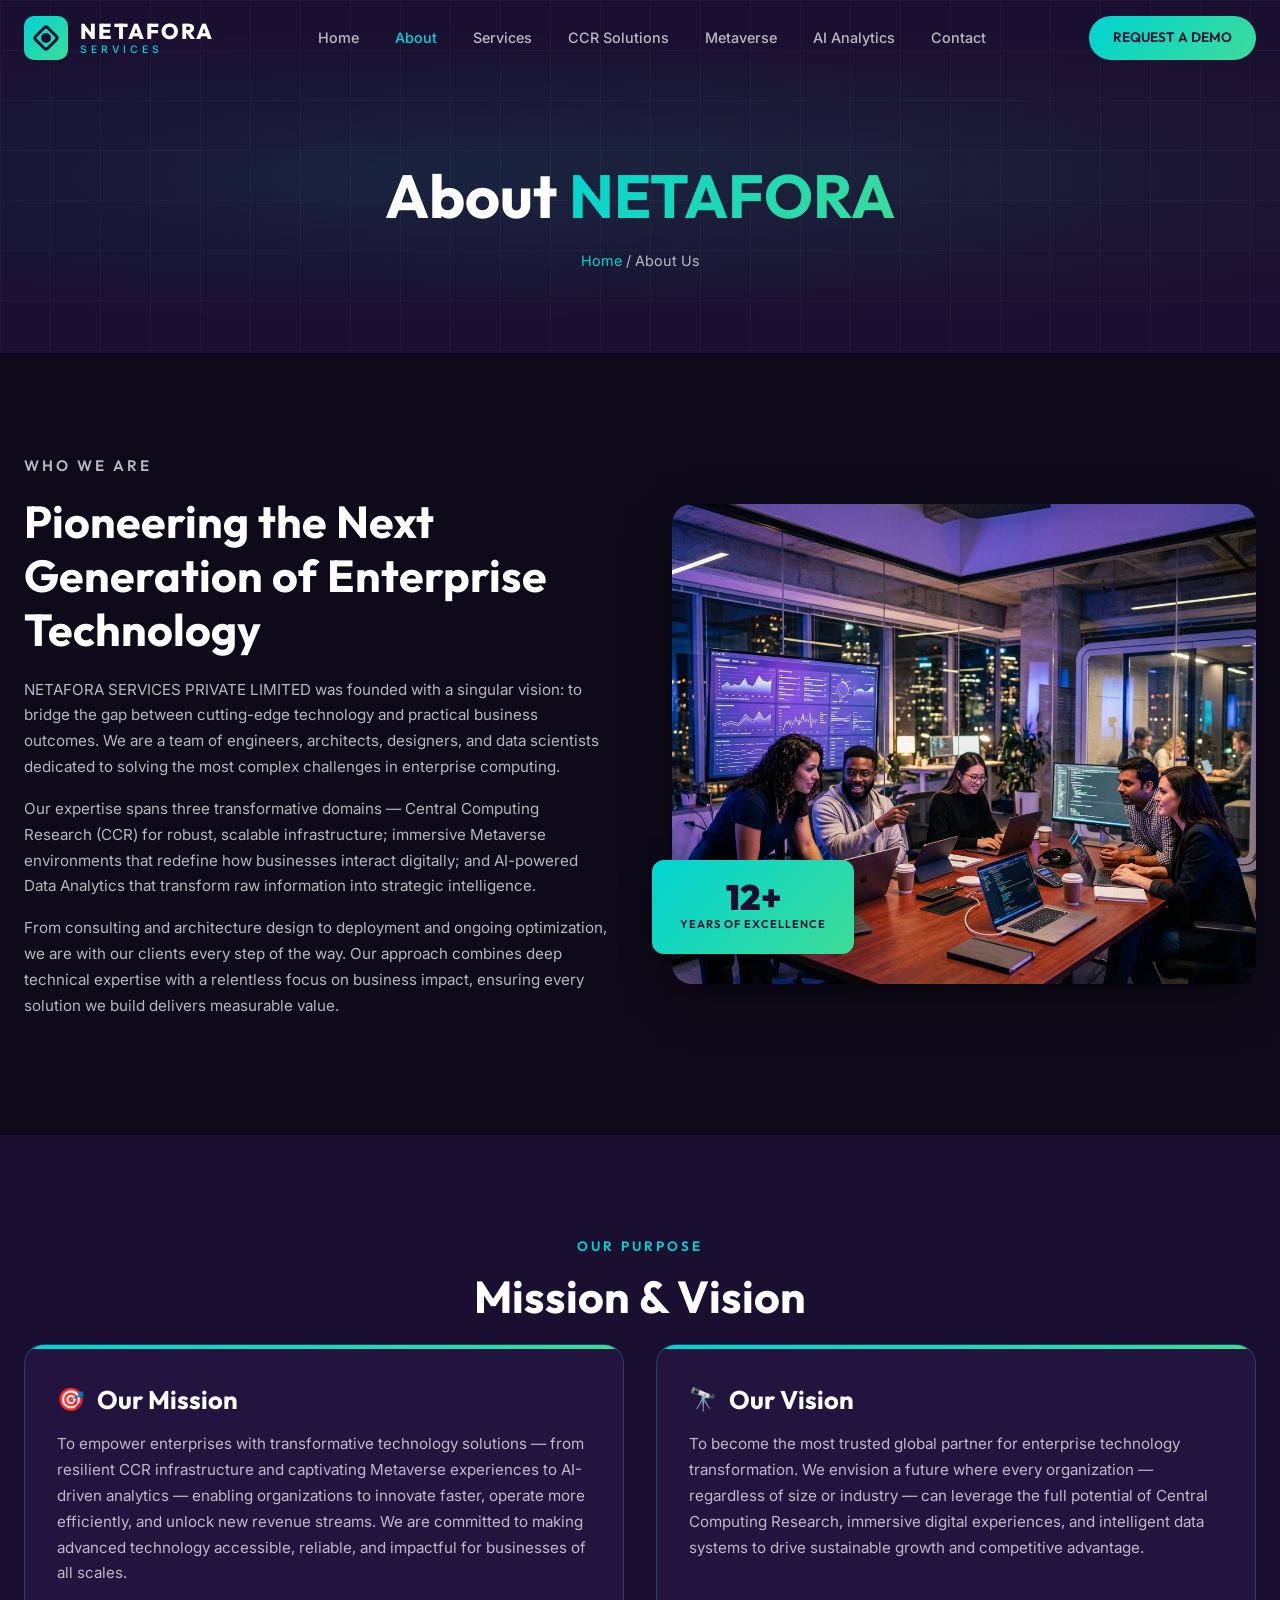
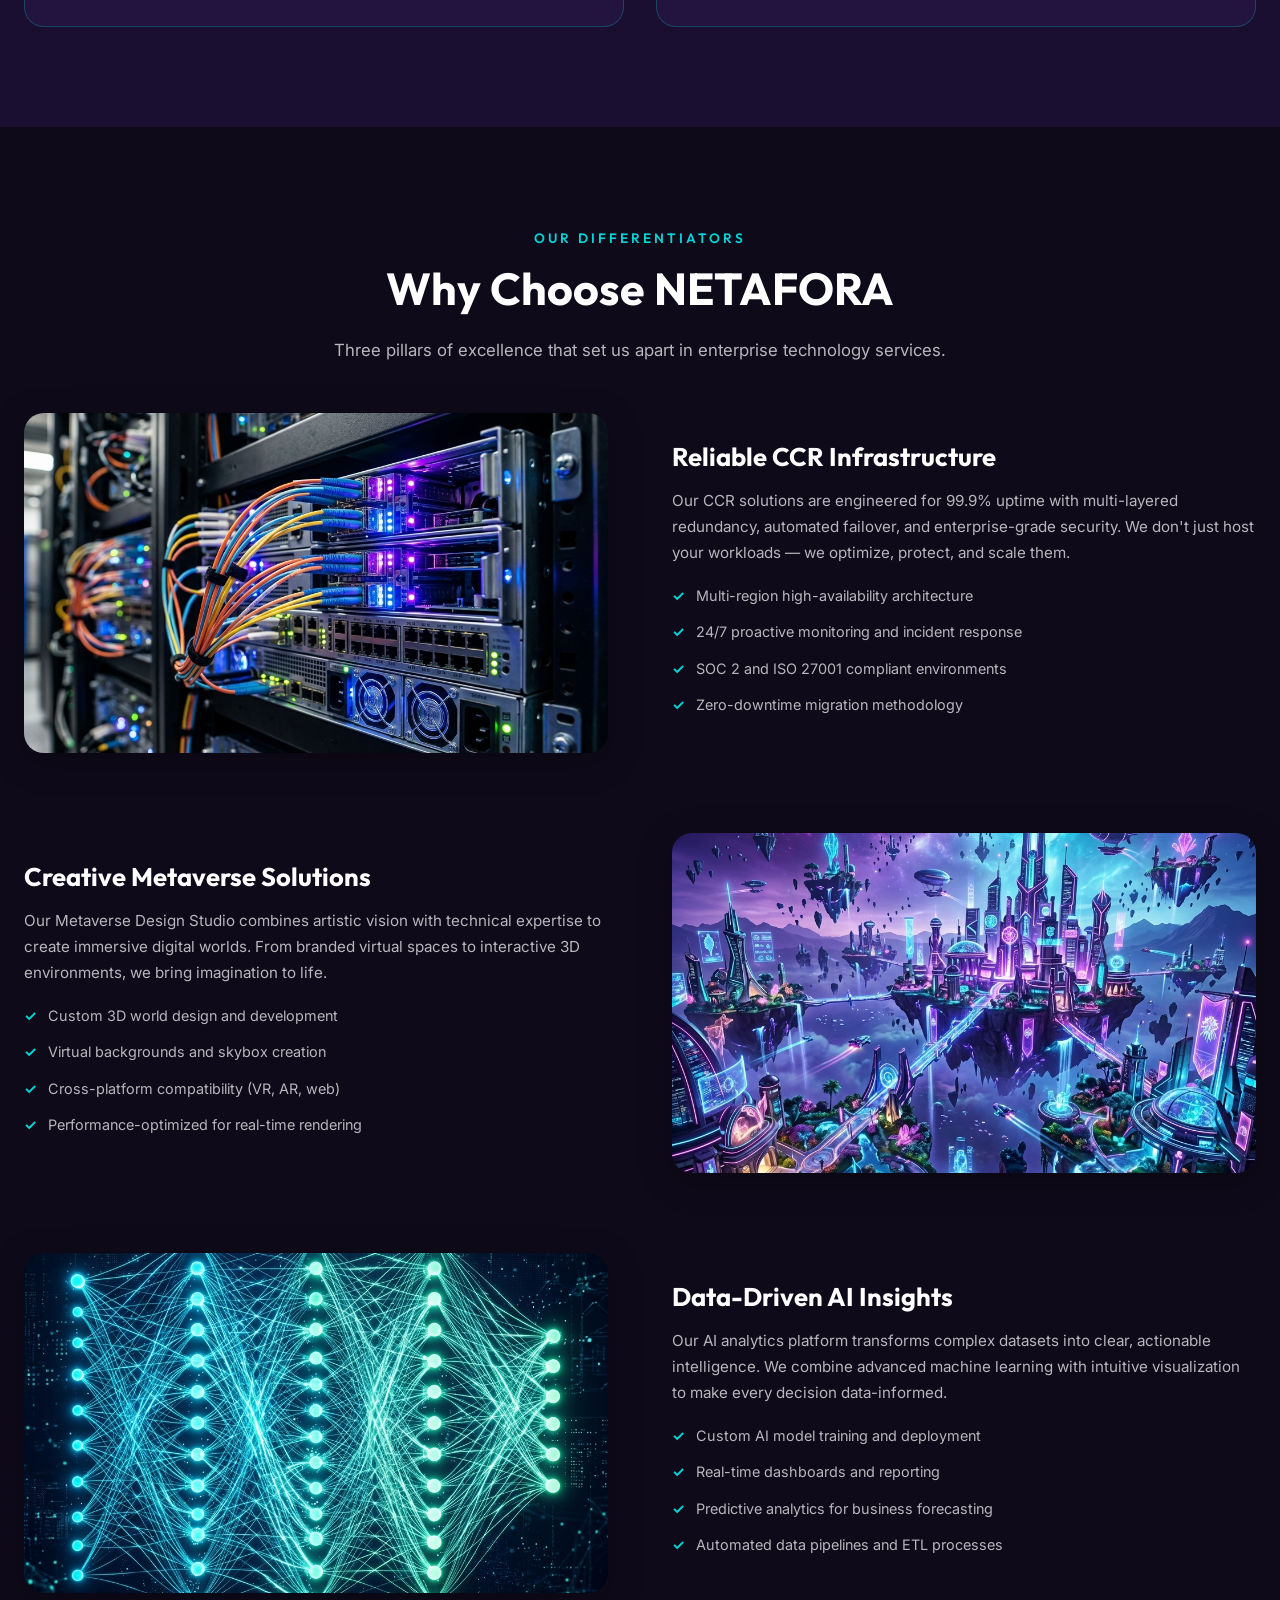
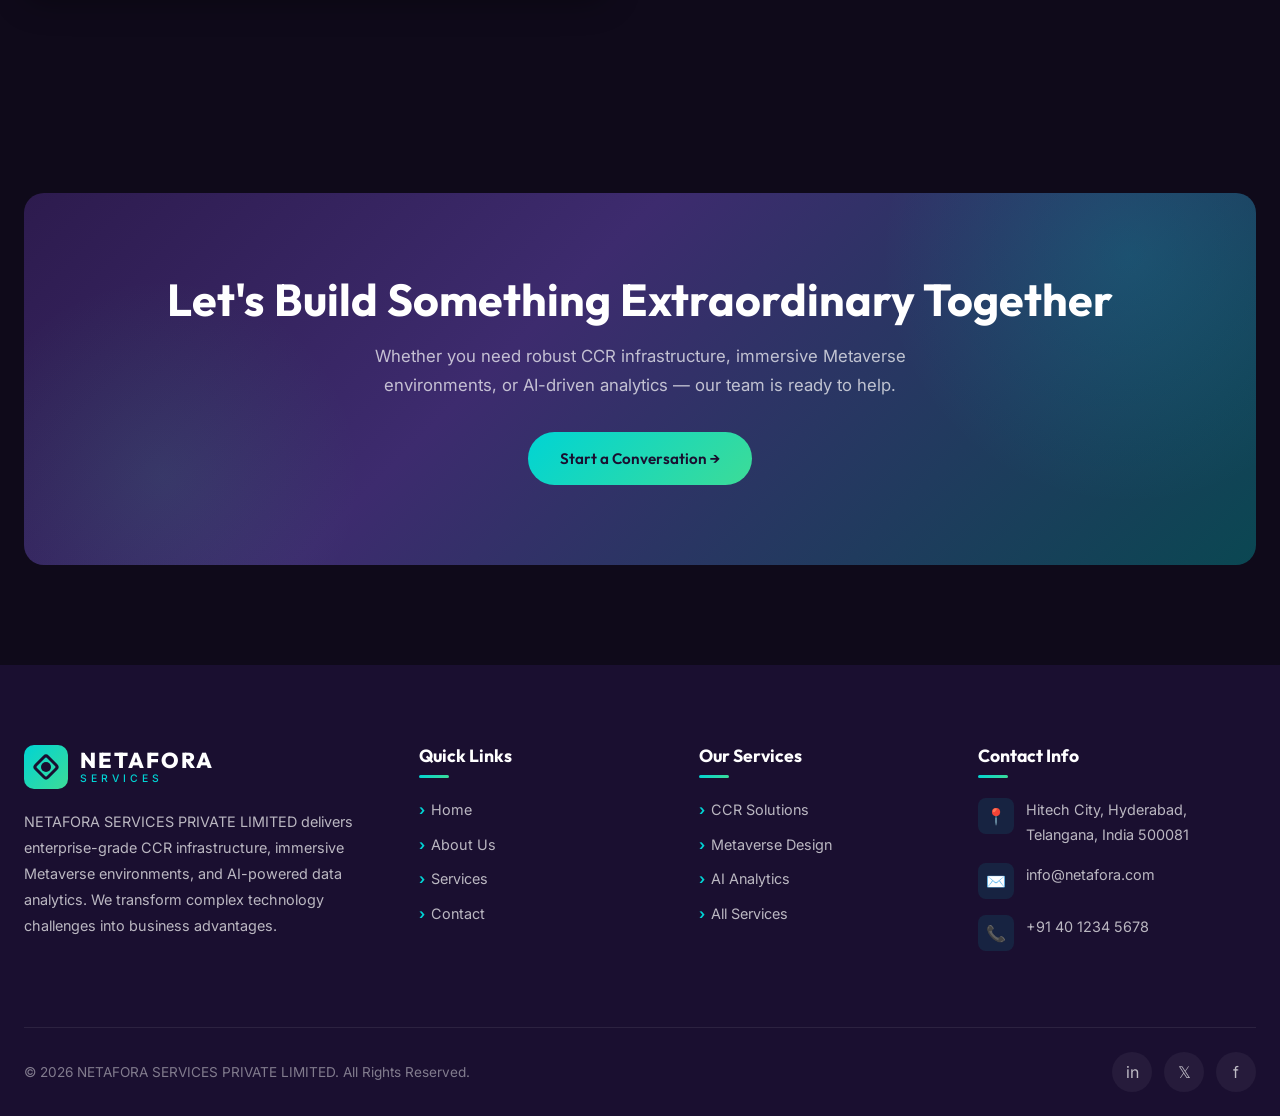
==== about.html @ 44c473fe "First commit" ====
<!DOCTYPE html>
<html lang="en">
<head>
  <meta charset="UTF-8">
  <meta name="viewport" content="width=device-width, initial-scale=1.0">
  <title>About Us — NETAFORA SERVICES PRIVATE LIMITED</title>
  <meta name="description" content="Learn about NETAFORA SERVICES PRIVATE LIMITED — our mission, vision, and expertise in CCR infrastructure, Metaverse design, and AI-powered Data Analytics.">
  <link rel="stylesheet" href="css/style.css">
</head>
<body>

  <!-- ========== HEADER ========== -->
  <header class="site-header" id="siteHeader">
    <div class="header-inner">
      <a href="index.html" class="logo">
        <div class="logo-icon" aria-hidden="true"></div>
        <div class="logo-text">
          <span class="brand">NETAFORA</span>
          <span class="tagline">SERVICES</span>
        </div>
      </a>
      <nav class="main-nav" id="mainNav">
        <a href="index.html">Home</a>
        <a href="about.html">About</a>
        <a href="services.html">Services</a>
        <a href="ccr.html">CCR Solutions</a>
        <a href="metaverse.html">Metaverse</a>
        <a href="data-analytics.html">AI Analytics</a>
        <a href="contact.html">Contact</a>
      </nav>
      <div class="header-cta">
        <a href="contact.html" class="btn btn-primary btn-sm">REQUEST A DEMO</a>
      </div>
      <button class="nav-toggle" id="navToggle" aria-label="Toggle navigation">
        <span></span><span></span><span></span>
      </button>
    </div>
  </header>

  <!-- ========== PAGE BANNER ========== -->
  <section class="page-banner">
    <div class="grid-pattern"></div>
    <div class="container">
      <h1 class="reveal">About <span class="text-gradient">NETAFORA</span></h1>
      <p class="breadcrumb reveal"><a href="index.html">Home</a> / About Us</p>
    </div>
  </section>

  <!-- ========== COMPANY STORY ========== -->
  <section class="section-pad">
    <div class="container">
      <div class="about-story">
        <div class="about-story-text reveal-left">
          <p class="section-label">Who We Are</p>
          <h2 class="section-title">Pioneering the Next Generation of Enterprise Technology</h2>
          <p>NETAFORA SERVICES PRIVATE LIMITED was founded with a singular vision: to bridge the gap between cutting-edge technology and practical business outcomes. We are a team of engineers, architects, designers, and data scientists dedicated to solving the most complex challenges in enterprise computing.</p>
          <p>Our expertise spans three transformative domains — Central Computing Research (CCR) for robust, scalable infrastructure; immersive Metaverse environments that redefine how businesses interact digitally; and AI-powered Data Analytics that transform raw information into strategic intelligence.</p>
          <p>From consulting and architecture design to deployment and ongoing optimization, we are with our clients every step of the way. Our approach combines deep technical expertise with a relentless focus on business impact, ensuring every solution we build delivers measurable value.</p>
        </div>
        <div class="about-story-image reveal-right">
          <img src="assets/images/about-team.png" alt="NETAFORA team working together in modern office">
          <div class="exp-badge">
            <div class="num">12+</div>
            <div class="label">Years of Excellence</div>
          </div>
        </div>
      </div>
    </div>
  </section>

  <!-- ========== MISSION & VISION ========== -->
  <section class="section-pad" style="background: var(--primary-dark);">
    <div class="container">
      <div class="section-header reveal">
        <p class="section-label">Our Purpose</p>
        <h2 class="section-title">Mission &amp; Vision</h2>
      </div>
      <div class="mv-cards">
        <div class="mv-card reveal-left">
          <h3><span class="mv-icon">🎯</span> Our Mission</h3>
          <p>To empower enterprises with transformative technology solutions — from resilient CCR infrastructure and captivating Metaverse experiences to AI-driven analytics — enabling organizations to innovate faster, operate more efficiently, and unlock new revenue streams. We are committed to making advanced technology accessible, reliable, and impactful for businesses of all scales.</p>
        </div>
        <div class="mv-card reveal-right">
          <h3><span class="mv-icon">🔭</span> Our Vision</h3>
          <p>To become the most trusted global partner for enterprise technology transformation. We envision a future where every organization — regardless of size or industry — can leverage the full potential of Central Computing Research, immersive digital experiences, and intelligent data systems to drive sustainable growth and competitive advantage.</p>
        </div>
      </div>
    </div>
  </section>

  <!-- ========== WHY CHOOSE US ========== -->
  <section class="section-pad" id="whyChooseUs">
    <div class="container">
      <div class="section-header reveal">
        <p class="section-label">Our Differentiators</p>
        <h2 class="section-title">Why Choose NETAFORA</h2>
        <p class="section-subtitle">Three pillars of excellence that set us apart in enterprise technology services.</p>
      </div>

      <!-- Row 1 -->
      <div class="why-row reveal">
        <img src="assets/images/ccr-infrastructure.png" alt="Enterprise CCR server infrastructure">
        <div class="why-text">
          <h3>Reliable CCR Infrastructure</h3>
          <p>Our CCR solutions are engineered for 99.9% uptime with multi-layered redundancy, automated failover, and enterprise-grade security. We don't just host your workloads — we optimize, protect, and scale them.</p>
          <ul>
            <li>Multi-region high-availability architecture</li>
            <li>24/7 proactive monitoring and incident response</li>
            <li>SOC 2 and ISO 27001 compliant environments</li>
            <li>Zero-downtime migration methodology</li>
          </ul>
        </div>
      </div>

      <!-- Row 2 -->
      <div class="why-row reverse reveal">
        <img src="assets/images/metaverse-world.png" alt="Creative metaverse virtual environment">
        <div class="why-text">
          <h3>Creative Metaverse Solutions</h3>
          <p>Our Metaverse Design Studio combines artistic vision with technical expertise to create immersive digital worlds. From branded virtual spaces to interactive 3D environments, we bring imagination to life.</p>
          <ul>
            <li>Custom 3D world design and development</li>
            <li>Virtual backgrounds and skybox creation</li>
            <li>Cross-platform compatibility (VR, AR, web)</li>
            <li>Performance-optimized for real-time rendering</li>
          </ul>
        </div>
      </div>

      <!-- Row 3 -->
      <div class="why-row reveal">
        <img src="assets/images/ai-neural.png" alt="AI data analytics neural network visualization">
        <div class="why-text">
          <h3>Data-Driven AI Insights</h3>
          <p>Our AI analytics platform transforms complex datasets into clear, actionable intelligence. We combine advanced machine learning with intuitive visualization to make every decision data-informed.</p>
          <ul>
            <li>Custom AI model training and deployment</li>
            <li>Real-time dashboards and reporting</li>
            <li>Predictive analytics for business forecasting</li>
            <li>Automated data pipelines and ETL processes</li>
          </ul>
        </div>
      </div>
    </div>
  </section>

  <!-- ========== CTA BANNER ========== -->
  <section class="cta-banner section-pad">
    <div class="container">
      <div class="cta-banner-inner reveal">
        <h2>Let's Build Something Extraordinary Together</h2>
        <p>Whether you need robust CCR infrastructure, immersive Metaverse environments, or AI-driven analytics — our team is ready to help.</p>
        <a href="contact.html" class="btn btn-primary">Start a Conversation →</a>
      </div>
    </div>
  </section>

  <!-- ========== FOOTER ========== -->
  <footer class="site-footer" id="siteFooter">
    <div class="container">
      <div class="footer-grid">
        <div class="footer-col">
          <div class="logo" style="margin-bottom: 20px;">
            <div class="logo-icon" aria-hidden="true"></div>
            <div class="logo-text">
              <span class="brand">NETAFORA</span>
              <span class="tagline">SERVICES</span>
            </div>
          </div>
          <p>NETAFORA SERVICES PRIVATE LIMITED delivers enterprise-grade CCR infrastructure, immersive Metaverse environments, and AI-powered data analytics. We transform complex technology challenges into business advantages.</p>
        </div>
        <div class="footer-col">
          <h4>Quick Links</h4>
          <div class="footer-links">
            <a href="index.html">Home</a>
            <a href="about.html">About Us</a>
            <a href="services.html">Services</a>
            <a href="contact.html">Contact</a>
          </div>
        </div>
        <div class="footer-col">
          <h4>Our Services</h4>
          <div class="footer-links">
            <a href="ccr.html">CCR Solutions</a>
            <a href="metaverse.html">Metaverse Design</a>
            <a href="data-analytics.html">AI Analytics</a>
            <a href="services.html">All Services</a>
          </div>
        </div>
        <div class="footer-col">
          <h4>Contact Info</h4>
          <div class="footer-contact-item">
            <div class="fc-icon">📍</div>
            <div>Hitech City, Hyderabad,<br>Telangana, India 500081</div>
          </div>
          <div class="footer-contact-item">
            <div class="fc-icon">✉️</div>
            <div>info@netafora.com</div>
          </div>
          <div class="footer-contact-item">
            <div class="fc-icon">📞</div>
            <div>+91 40 1234 5678</div>
          </div>
        </div>
      </div>
      <div class="footer-bottom">
        <p>&copy; 2026 NETAFORA SERVICES PRIVATE LIMITED. All Rights Reserved.</p>
        <div class="footer-socials">
          <a href="#" aria-label="LinkedIn">in</a>
          <a href="#" aria-label="Twitter">𝕏</a>
          <a href="#" aria-label="Facebook">f</a>
        </div>
      </div>
    </div>
  </footer>

  <script src="js/script.js"></script>
</body>
</html>
---- css/style.css ----
/* ============================================================
   NETAFORA SERVICES PRIVATE LIMITED — Master Stylesheet
   Design System: Deep Indigo/Violet + Electric Cyan/Mint
   ============================================================ */

/* ---------- Google Fonts ---------- */
@import url('https://fonts.googleapis.com/css2?family=Inter:wght@300;400;500;600;700&family=Outfit:wght@400;500;600;700;800;900&display=swap');

/* ---------- CSS Reset ---------- */
*, *::before, *::after { margin: 0; padding: 0; box-sizing: border-box; }
html { scroll-behavior: smooth; }
body { font-family: 'Inter', sans-serif; background: var(--bg); color: var(--text); line-height: 1.7; overflow-x: hidden; }
a { text-decoration: none; color: inherit; }
ul, ol { list-style: none; }
img { max-width: 100%; height: auto; display: block; }
button, input, textarea, select { font-family: inherit; font-size: inherit; }

/* ---------- Design Tokens ---------- */
:root {
  --primary: #2D1B4E;
  --primary-light: #3D2B6E;
  --primary-dark: #1A0F30;
  --primary-mid: #352060;
  --accent: #00D4D4;
  --accent-alt: #3DDC97;
  --gradient: linear-gradient(135deg, #00D4D4, #3DDC97);
  --gradient-diag: linear-gradient(135deg, #2D1B4E 50%, #00D4D4 50%);
  --gradient-hero: linear-gradient(135deg, rgba(45,27,78,0.92), rgba(26,15,48,0.85));
  --bg: #0F0A1A;
  --bg-card: rgba(45,27,78,0.55);
  --bg-card-solid: #251545;
  --text: #FFFFFF;
  --text-secondary: rgba(255,255,255,0.7);
  --text-muted: rgba(255,255,255,0.45);
  --border: rgba(0,212,212,0.25);
  --border-strong: rgba(0,212,212,0.5);
  --shadow: 0 8px 32px rgba(0,0,0,0.35);
  --shadow-lg: 0 16px 48px rgba(0,0,0,0.45);
  --radius: 12px;
  --radius-lg: 20px;
  --radius-pill: 50px;
  --transition: 0.35s cubic-bezier(0.4, 0, 0.2, 1);
  --max-width: 1280px;
}

/* ---------- Utility ---------- */
.container { max-width: var(--max-width); margin: 0 auto; padding: 0 24px; }
.section-pad { padding: 100px 0; }
.text-gradient { background: var(--gradient); -webkit-background-clip: text; -webkit-text-fill-color: transparent; background-clip: text; }
.sr-only { position: absolute; width: 1px; height: 1px; padding: 0; margin: -1px; overflow: hidden; clip: rect(0,0,0,0); border: 0; }

/* ---------- Typography ---------- */
h1, h2, h3, h4, h5, h6 { font-family: 'Outfit', sans-serif; font-weight: 700; line-height: 1.2; }
h1 { font-size: clamp(2.2rem, 5vw, 3.8rem); }
h2 { font-size: clamp(1.8rem, 4vw, 2.8rem); }
h3 { font-size: clamp(1.2rem, 2.5vw, 1.6rem); }
.section-label { font-family: 'Outfit', sans-serif; font-size: 0.85rem; font-weight: 600; letter-spacing: 3px; text-transform: uppercase; color: var(--accent); margin-bottom: 12px; }
.section-title { margin-bottom: 20px; }
.section-subtitle { color: var(--text-secondary); max-width: 620px; margin-bottom: 48px; font-size: 1.05rem; }
.section-header { text-align: center; }
.section-header .section-subtitle { margin-left: auto; margin-right: auto; }

/* ---------- Buttons ---------- */
.btn { display: inline-flex; align-items: center; gap: 8px; padding: 14px 32px; border-radius: var(--radius-pill); font-family: 'Outfit', sans-serif; font-weight: 600; font-size: 0.95rem; border: none; cursor: pointer; transition: var(--transition); position: relative; overflow: hidden; }
.btn-primary { background: var(--gradient); color: var(--primary-dark); }
.btn-primary:hover { transform: translateY(-2px); box-shadow: 0 8px 24px rgba(0,212,212,0.35); }
.btn-outline { background: transparent; color: var(--accent); border: 2px solid var(--accent); }
.btn-outline:hover { background: var(--accent); color: var(--primary-dark); transform: translateY(-2px); }
.btn-white { background: #fff; color: var(--primary); }
.btn-white:hover { transform: translateY(-2px); box-shadow: 0 8px 24px rgba(255,255,255,0.2); }
.btn-sm { padding: 10px 24px; font-size: 0.85rem; }
.btn-icon { width: 48px; height: 48px; padding: 0; display: inline-flex; align-items: center; justify-content: center; border-radius: 50%; }

/* ---------- Header / Navigation ---------- */
.site-header { position: fixed; top: 0; left: 0; width: 100%; z-index: 1000; padding: 16px 0; transition: var(--transition); }
.site-header.scrolled { background: rgba(15,10,26,0.95); backdrop-filter: blur(20px); -webkit-backdrop-filter: blur(20px); padding: 10px 0; box-shadow: 0 4px 30px rgba(0,0,0,0.3); }
.header-inner { display: flex; align-items: center; justify-content: space-between; max-width: var(--max-width); margin: 0 auto; padding: 0 24px; }
.logo { display: flex; align-items: center; gap: 12px; }
.logo-icon { width: 44px; height: 44px; background: var(--gradient); border-radius: 10px; display: flex; align-items: center; justify-content: center; position: relative; }
.logo-icon::before { content: ''; position: absolute; width: 20px; height: 20px; border: 3px solid var(--primary-dark); border-radius: 4px; transform: rotate(45deg); }
.logo-icon::after { content: ''; position: absolute; width: 10px; height: 10px; background: var(--primary-dark); border-radius: 50%; }
.logo-text { display: flex; flex-direction: column; line-height: 1; }
.logo-text .brand { font-family: 'Outfit', sans-serif; font-weight: 800; font-size: 1.35rem; letter-spacing: 2px; color: #fff; }
.logo-text .tagline { font-size: 0.65rem; letter-spacing: 4px; text-transform: uppercase; color: var(--accent); font-weight: 500; margin-top: 2px; }

.main-nav { display: flex; align-items: center; gap: 4px; }
.main-nav a { padding: 8px 16px; font-size: 0.9rem; font-weight: 500; color: var(--text-secondary); transition: var(--transition); border-radius: 8px; white-space: nowrap; }
.main-nav a:hover, .main-nav a.active { color: var(--accent); }

.header-cta .btn { font-size: 0.85rem; padding: 10px 24px; }

/* Mobile nav toggle */
.nav-toggle { display: none; flex-direction: column; gap: 5px; cursor: pointer; padding: 8px; background: none; border: none; }
.nav-toggle span { display: block; width: 24px; height: 2px; background: #fff; transition: var(--transition); border-radius: 2px; }
.nav-toggle.active span:nth-child(1) { transform: rotate(45deg) translate(5px, 5px); }
.nav-toggle.active span:nth-child(2) { opacity: 0; }
.nav-toggle.active span:nth-child(3) { transform: rotate(-45deg) translate(5px, -5px); }

/* ---------- Footer ---------- */
.site-footer { background: var(--primary-dark); padding: 80px 0 0; }
.footer-grid { display: grid; grid-template-columns: 1.5fr 1fr 1fr 1.2fr; gap: 48px; padding-bottom: 60px; border-bottom: 1px solid rgba(255,255,255,0.08); }
.footer-col h4 { font-family: 'Outfit', sans-serif; font-size: 1.1rem; margin-bottom: 20px; position: relative; padding-bottom: 12px; }
.footer-col h4::after { content: ''; position: absolute; bottom: 0; left: 0; width: 30px; height: 3px; background: var(--gradient); border-radius: 2px; }
.footer-col p { color: var(--text-secondary); font-size: 0.9rem; line-height: 1.8; }
.footer-col .footer-links { display: flex; flex-direction: column; gap: 10px; }
.footer-col .footer-links a { color: var(--text-secondary); font-size: 0.9rem; transition: var(--transition); display: flex; align-items: center; gap: 6px; }
.footer-col .footer-links a:hover { color: var(--accent); transform: translateX(4px); }
.footer-col .footer-links a::before { content: '›'; color: var(--accent); font-weight: 700; }
.footer-contact-item { display: flex; align-items: flex-start; gap: 12px; margin-bottom: 16px; color: var(--text-secondary); font-size: 0.9rem; }
.footer-contact-item .fc-icon { width: 36px; height: 36px; min-width: 36px; background: rgba(0,212,212,0.1); border-radius: 8px; display: flex; align-items: center; justify-content: center; color: var(--accent); font-size: 1rem; }
.footer-bottom { display: flex; align-items: center; justify-content: space-between; padding: 24px 0; }
.footer-bottom p { color: var(--text-muted); font-size: 0.85rem; }
.footer-socials { display: flex; gap: 12px; }
.footer-socials a { width: 40px; height: 40px; border-radius: 50%; background: rgba(255,255,255,0.05); display: flex; align-items: center; justify-content: center; color: var(--text-secondary); transition: var(--transition); }
.footer-socials a:hover { background: var(--accent); color: var(--primary-dark); }

/* ---------- Page Banner ---------- */
.page-banner { position: relative; padding: 160px 0 80px; text-align: center; background: var(--primary-dark); overflow: hidden; }
.page-banner::before { content: ''; position: absolute; inset: 0; background: radial-gradient(ellipse at 30% 50%, rgba(0,212,212,0.08) 0%, transparent 60%), radial-gradient(ellipse at 70% 50%, rgba(61,220,151,0.06) 0%, transparent 60%); }
.page-banner .grid-pattern { position: absolute; inset: 0; background-image: linear-gradient(rgba(255,255,255,0.03) 1px, transparent 1px), linear-gradient(90deg, rgba(255,255,255,0.03) 1px, transparent 1px); background-size: 50px 50px; }
.page-banner h1 { position: relative; z-index: 1; }
.page-banner .breadcrumb { position: relative; z-index: 1; margin-top: 16px; color: var(--text-secondary); font-size: 0.9rem; }
.page-banner .breadcrumb a { color: var(--accent); }

/* ============================================================
   HOME PAGE — Hero Carousel
   ============================================================ */
.hero-carousel { position: relative; height: 100vh; min-height: 600px; overflow: hidden; }
.carousel-slides { position: relative; height: 100%; }
.carousel-slide { position: absolute; inset: 0; opacity: 0; transition: opacity 0.8s ease; display: flex; align-items: center; }
.carousel-slide.active { opacity: 1; z-index: 1; }
.carousel-slide .slide-bg { position: absolute; inset: 0; background-size: cover; background-position: center; }
.carousel-slide .slide-overlay { position: absolute; inset: 0; background: linear-gradient(135deg, rgba(15,10,26,0.88) 0%, rgba(45,27,78,0.75) 100%); }
.carousel-slide .slide-content { position: relative; z-index: 2; max-width: var(--max-width); margin: 0 auto; padding: 0 24px; }
.carousel-slide .slide-content h1 { font-size: clamp(2.4rem, 5.5vw, 4rem); margin-bottom: 20px; max-width: 700px; }
.carousel-slide .slide-content p { color: var(--text-secondary); font-size: 1.15rem; max-width: 560px; margin-bottom: 32px; line-height: 1.8; }

.carousel-arrows { position: absolute; top: 50%; left: 0; right: 0; z-index: 10; display: flex; justify-content: space-between; padding: 0 24px; transform: translateY(-50%); pointer-events: none; }
.carousel-arrow { width: 52px; height: 52px; border-radius: 50%; background: rgba(255,255,255,0.1); backdrop-filter: blur(10px); border: 1px solid rgba(255,255,255,0.15); display: flex; align-items: center; justify-content: center; cursor: pointer; transition: var(--transition); pointer-events: all; color: #fff; font-size: 1.2rem; }
.carousel-arrow:hover { background: var(--accent); color: var(--primary-dark); border-color: var(--accent); }

.carousel-dots { position: absolute; bottom: 120px; left: 50%; transform: translateX(-50%); z-index: 10; display: flex; gap: 12px; }
.carousel-dot { width: 12px; height: 12px; border-radius: 50%; background: rgba(255,255,255,0.25); cursor: pointer; transition: var(--transition); border: none; }
.carousel-dot.active { background: var(--accent); width: 36px; border-radius: 6px; }

/* ---------- Stats Strip ---------- */
.stats-strip { position: relative; z-index: 20; margin-top: -60px; }
.stats-strip-inner { background: rgba(45,27,78,0.85); backdrop-filter: blur(20px); -webkit-backdrop-filter: blur(20px); border: 1px solid var(--border); border-radius: var(--radius-lg); padding: 40px 48px; display: grid; grid-template-columns: repeat(4, 1fr); gap: 32px; box-shadow: var(--shadow-lg); }
.stat-item { text-align: center; }
.stat-number { font-family: 'Outfit', sans-serif; font-size: 2.4rem; font-weight: 800; background: var(--gradient); -webkit-background-clip: text; -webkit-text-fill-color: transparent; background-clip: text; }
.stat-label { color: var(--text-secondary); font-size: 0.85rem; margin-top: 4px; }

/* ---------- Core Solutions Section ---------- */
.core-solutions { background: var(--bg); }
.solutions-grid { display: grid; grid-template-columns: repeat(3, 1fr); gap: 32px; }
.solution-card { background: var(--bg-card); backdrop-filter: blur(10px); border: 1px solid var(--border); border-radius: var(--radius-lg); padding: 40px 32px; transition: var(--transition); position: relative; overflow: hidden; }
.solution-card::before { content: ''; position: absolute; top: 0; left: 0; right: 0; height: 3px; background: var(--gradient); opacity: 0; transition: var(--transition); }
.solution-card:hover { transform: translateY(-8px); box-shadow: var(--shadow-lg); border-color: var(--border-strong); }
.solution-card:hover::before { opacity: 1; }
.solution-card .card-icon { width: 64px; height: 64px; background: rgba(0,212,212,0.1); border-radius: 14px; display: flex; align-items: center; justify-content: center; margin-bottom: 24px; font-size: 1.6rem; color: var(--accent); }
.solution-card h3 { margin-bottom: 12px; }
.solution-card p { color: var(--text-secondary); font-size: 0.95rem; margin-bottom: 20px; }
.solution-card .card-link { display: inline-flex; align-items: center; gap: 8px; color: var(--accent); font-weight: 600; font-size: 0.9rem; transition: var(--transition); }
.solution-card .card-link:hover { gap: 14px; }

/* ---------- About Snapshot ---------- */
.about-snapshot .snapshot-grid { display: grid; grid-template-columns: 1fr 1fr; gap: 64px; align-items: center; }
.about-image-grid { position: relative; }
.about-image-grid .img-main { border-radius: var(--radius-lg); overflow: hidden; box-shadow: var(--shadow-lg); }
.about-image-grid .img-main img { width: 100%; height: 400px; object-fit: cover; }
.about-image-grid .img-secondary { position: absolute; bottom: -30px; right: -20px; width: 200px; height: 200px; border-radius: var(--radius); overflow: hidden; border: 4px solid var(--bg); box-shadow: var(--shadow); }
.about-image-grid .img-secondary img { width: 100%; height: 100%; object-fit: cover; }
.about-image-grid .floating-badge { position: absolute; top: -20px; right: 30px; background: var(--gradient); color: var(--primary-dark); padding: 16px 24px; border-radius: var(--radius); font-family: 'Outfit', sans-serif; font-weight: 800; font-size: 1.4rem; box-shadow: var(--shadow); }
.about-image-grid .floating-badge span { display: block; font-size: 0.7rem; font-weight: 600; letter-spacing: 1px; text-transform: uppercase; }
.snapshot-text h2 { margin-bottom: 12px; }
.snapshot-text .sub { color: var(--accent); font-weight: 600; margin-bottom: 20px; font-size: 1rem; }
.snapshot-text p { color: var(--text-secondary); margin-bottom: 28px; }

/* ---------- Process Timeline ---------- */
.process-section { background: var(--primary-dark); position: relative; overflow: hidden; }
.process-section::before { content: ''; position: absolute; inset: 0; background: radial-gradient(circle at 20% 80%, rgba(0,212,212,0.06), transparent 50%); }
.process-timeline { display: flex; align-items: flex-start; justify-content: space-between; position: relative; padding: 40px 0; }
.process-timeline::before { content: ''; position: absolute; top: 60px; left: 80px; right: 80px; height: 3px; background: repeating-linear-gradient(90deg, var(--accent) 0, var(--accent) 12px, transparent 12px, transparent 24px); opacity: 0.4; }
.process-step { text-align: center; flex: 1; position: relative; z-index: 1; }
.process-step .step-icon { width: 72px; height: 72px; border-radius: 50%; background: rgba(0,212,212,0.1); border: 2px solid var(--accent); display: flex; align-items: center; justify-content: center; margin: 0 auto 20px; font-size: 1.5rem; color: var(--accent); transition: var(--transition); }
.process-step:hover .step-icon { background: var(--accent); color: var(--primary-dark); transform: scale(1.1); }
.process-step h4 { margin-bottom: 8px; font-size: 1.1rem; }
.process-step p { color: var(--text-secondary); font-size: 0.85rem; max-width: 180px; margin: 0 auto; }

/* ---------- Capabilities Grid ---------- */
.capabilities-grid { display: grid; grid-template-columns: repeat(3, 1fr); gap: 24px; margin-bottom: 48px; }
.capability-item { background: var(--bg-card); border: 1px solid rgba(255,255,255,0.06); border-radius: var(--radius); padding: 28px 24px; display: flex; align-items: flex-start; gap: 16px; transition: var(--transition); }
.capability-item:hover { border-color: var(--border); transform: translateY(-4px); }
.capability-item .cap-icon { width: 44px; height: 44px; min-width: 44px; background: rgba(0,212,212,0.1); border-radius: 10px; display: flex; align-items: center; justify-content: center; color: var(--accent); font-size: 1.1rem; }
.capability-item h4 { font-size: 0.95rem; margin-bottom: 4px; }
.capability-item p { color: var(--text-secondary); font-size: 0.82rem; }

/* ---------- CTA Banner ---------- */
.cta-banner { position: relative; overflow: hidden; }
.cta-banner-inner { background: linear-gradient(135deg, var(--primary) 0%, var(--primary-light) 40%, rgba(0,212,212,0.3) 100%); border-radius: var(--radius-lg); padding: 80px 64px; text-align: center; position: relative; overflow: hidden; }
.cta-banner-inner::before { content: ''; position: absolute; top: -50%; right: -10%; width: 500px; height: 500px; background: radial-gradient(circle, rgba(0,212,212,0.15), transparent 70%); border-radius: 50%; }
.cta-banner-inner::after { content: ''; position: absolute; bottom: -30%; left: -5%; width: 400px; height: 400px; background: radial-gradient(circle, rgba(61,220,151,0.1), transparent 70%); border-radius: 50%; }
.cta-banner-inner h2 { position: relative; z-index: 1; margin-bottom: 16px; }
.cta-banner-inner p { position: relative; z-index: 1; color: var(--text-secondary); max-width: 560px; margin: 0 auto 32px; font-size: 1.05rem; }
.cta-banner-inner .btn { position: relative; z-index: 1; }

/* ============================================================
   ABOUT PAGE
   ============================================================ */
.about-story { display: grid; grid-template-columns: 1fr 1fr; gap: 64px; align-items: center; }
.about-story-image { position: relative; }
.about-story-image img { border-radius: var(--radius-lg); width: 100%; height: 480px; object-fit: cover; box-shadow: var(--shadow-lg); }
.about-story-image .exp-badge { position: absolute; bottom: 30px; left: -20px; background: var(--gradient); color: var(--primary-dark); padding: 20px 28px; border-radius: var(--radius); font-family: 'Outfit', sans-serif; text-align: center; box-shadow: var(--shadow); }
.about-story-image .exp-badge .num { font-size: 2.2rem; font-weight: 900; line-height: 1; }
.about-story-image .exp-badge .label { font-size: 0.7rem; font-weight: 600; text-transform: uppercase; letter-spacing: 1px; }
.about-story-text h2 { margin-bottom: 20px; }
.about-story-text p { color: var(--text-secondary); margin-bottom: 16px; font-size: 0.95rem; }

.mv-cards { display: grid; grid-template-columns: 1fr 1fr; gap: 32px; }
.mv-card { background: var(--bg-card); border: 1px solid var(--border); border-radius: var(--radius-lg); padding: 40px 32px; position: relative; overflow: hidden; }
.mv-card::before { content: ''; position: absolute; top: 0; left: 0; right: 0; height: 4px; background: var(--gradient); }
.mv-card h3 { margin-bottom: 16px; display: flex; align-items: center; gap: 12px; }
.mv-card h3 .mv-icon { color: var(--accent); font-size: 1.4rem; }
.mv-card p { color: var(--text-secondary); font-size: 0.95rem; }

.why-row { display: grid; grid-template-columns: 1fr 1fr; gap: 64px; align-items: center; margin-bottom: 80px; }
.why-row:last-child { margin-bottom: 0; }
.why-row.reverse { direction: rtl; }
.why-row.reverse > * { direction: ltr; }
.why-row img { border-radius: var(--radius-lg); width: 100%; height: 340px; object-fit: cover; box-shadow: var(--shadow); }
.why-text h3 { margin-bottom: 16px; }
.why-text p { color: var(--text-secondary); font-size: 0.95rem; margin-bottom: 12px; }
.why-text ul { margin-top: 12px; }
.why-text ul li { color: var(--text-secondary); font-size: 0.9rem; padding: 6px 0; padding-left: 24px; position: relative; }
.why-text ul li::before { content: '✓'; position: absolute; left: 0; color: var(--accent); font-weight: 700; }

/* ============================================================
   SERVICES PAGE — Masonry Grid
   ============================================================ */
.masonry-grid { columns: 3; column-gap: 28px; }
.masonry-item { break-inside: avoid; margin-bottom: 28px; background: var(--bg-card); border: 1px solid rgba(255,255,255,0.06); border-radius: var(--radius-lg); overflow: hidden; transition: var(--transition); }
.masonry-item:hover { transform: translateY(-6px); box-shadow: var(--shadow-lg); border-color: var(--border); }
.masonry-item img { width: 100%; height: auto; min-height: 180px; max-height: 260px; object-fit: cover; }
.masonry-item .masonry-content { padding: 28px 24px; }
.masonry-item h3 { font-size: 1.15rem; margin-bottom: 10px; }
.masonry-item p { color: var(--text-secondary); font-size: 0.9rem; margin-bottom: 16px; }
.masonry-item .read-more { color: var(--accent); font-weight: 600; font-size: 0.85rem; display: inline-flex; align-items: center; gap: 6px; transition: var(--transition); }
.masonry-item .read-more:hover { gap: 12px; }
/* Stagger heights */
.masonry-item:nth-child(odd) img { min-height: 200px; }
.masonry-item:nth-child(3n) img { min-height: 240px; }

/* ============================================================
   CCR PAGE — Tabbed Layout
   ============================================================ */
.ccr-layout { display: grid; grid-template-columns: 260px 1fr; gap: 48px; align-items: flex-start; }
.ccr-sidebar { position: sticky; top: 100px; }
.ccr-tab-nav { display: flex; flex-direction: column; gap: 4px; }
.ccr-tab-btn { padding: 14px 20px; background: transparent; border: none; border-left: 3px solid transparent; text-align: left; color: var(--text-secondary); font-size: 0.9rem; font-weight: 500; cursor: pointer; transition: var(--transition); border-radius: 0 8px 8px 0; font-family: 'Inter', sans-serif; }
.ccr-tab-btn:hover { color: var(--text); background: rgba(255,255,255,0.03); }
.ccr-tab-btn.active { color: var(--accent); border-left-color: var(--accent); background: rgba(0,212,212,0.05); font-weight: 600; }
.ccr-benefits { margin-top: 32px; background: var(--bg-card); border: 1px solid var(--border); border-radius: var(--radius); padding: 24px; }
.ccr-benefits h4 { font-size: 0.95rem; margin-bottom: 16px; color: var(--accent); }
.ccr-benefits li { color: var(--text-secondary); font-size: 0.85rem; padding: 8px 0; padding-left: 24px; position: relative; border-bottom: 1px solid rgba(255,255,255,0.04); }
.ccr-benefits li:last-child { border-bottom: none; }
.ccr-benefits li::before { content: '◆'; position: absolute; left: 0; color: var(--accent); font-size: 0.6rem; top: 11px; }

.ccr-content-panel { display: none; animation: fadeInUp 0.4s ease; }
.ccr-content-panel.active { display: block; }
.ccr-content-panel h2 { margin-bottom: 20px; font-size: 1.8rem; }
.ccr-content-panel p { color: var(--text-secondary); font-size: 0.95rem; margin-bottom: 16px; line-height: 1.8; }
.ccr-content-panel h3 { margin-top: 28px; margin-bottom: 12px; font-size: 1.2rem; }
.ccr-content-panel ul { margin: 12px 0 20px; }
.ccr-content-panel ul li { color: var(--text-secondary); font-size: 0.9rem; padding: 6px 0; padding-left: 24px; position: relative; }
.ccr-content-panel ul li::before { content: '→'; position: absolute; left: 0; color: var(--accent); }
.ccr-feature-grid { display: grid; grid-template-columns: 1fr 1fr; gap: 20px; margin: 24px 0; }
.ccr-feature-card { background: rgba(0,212,212,0.05); border: 1px solid var(--border); border-radius: var(--radius); padding: 24px; }
.ccr-feature-card h4 { font-size: 0.95rem; margin-bottom: 8px; color: var(--accent); }
.ccr-feature-card p { color: var(--text-secondary); font-size: 0.85rem; margin-bottom: 0; }

/* ============================================================
   METAVERSE PAGE
   ============================================================ */
.meta-hero { position: relative; min-height: 70vh; display: flex; align-items: flex-end; padding-bottom: 60px; overflow: hidden; }
.meta-hero .hero-bg { position: absolute; inset: 0; background-size: cover; background-position: center; }
.meta-hero .hero-overlay { position: absolute; inset: 0; background: linear-gradient(to top, rgba(15,10,26,0.95) 0%, rgba(15,10,26,0.3) 100%); }
.meta-hero .hero-content { position: relative; z-index: 2; max-width: 560px; padding: 40px; background: rgba(45,27,78,0.6); backdrop-filter: blur(16px); border: 1px solid var(--border); border-radius: var(--radius-lg); }
.meta-hero .hero-content h1 { font-size: clamp(1.8rem, 4vw, 2.6rem); margin-bottom: 16px; }
.meta-hero .hero-content p { color: var(--text-secondary); margin-bottom: 24px; }

.meta-services-grid { display: grid; grid-template-columns: 1fr 1fr; gap: 28px; }
.meta-service-card { position: relative; border-radius: var(--radius-lg); overflow: hidden; min-height: 320px; display: flex; align-items: flex-end; transition: var(--transition); }
.meta-service-card:hover { transform: translateY(-6px); box-shadow: var(--shadow-lg); }
.meta-service-card img { position: absolute; inset: 0; width: 100%; height: 100%; object-fit: cover; transition: var(--transition); }
.meta-service-card:hover img { transform: scale(1.05); }
.meta-service-card .card-overlay { position: absolute; inset: 0; background: linear-gradient(to top, rgba(15,10,26,0.9) 0%, transparent 60%); }
.meta-service-card .card-info { position: relative; z-index: 2; padding: 28px; }
.meta-service-card .card-info h3 { margin-bottom: 8px; font-size: 1.2rem; }
.meta-service-card .card-info p { color: var(--text-secondary); font-size: 0.88rem; }

/* Zigzag process */
.zigzag-section .zigzag-step { display: grid; grid-template-columns: 1fr 1fr; gap: 64px; align-items: center; margin-bottom: 80px; }
.zigzag-section .zigzag-step:last-child { margin-bottom: 0; }
.zigzag-section .zigzag-step.reverse { direction: rtl; }
.zigzag-section .zigzag-step.reverse > * { direction: ltr; }
.zigzag-step .step-num { font-family: 'Outfit', sans-serif; font-size: 5rem; font-weight: 900; background: var(--gradient); -webkit-background-clip: text; -webkit-text-fill-color: transparent; background-clip: text; opacity: 0.3; line-height: 1; }
.zigzag-step h3 { font-size: 1.6rem; margin-bottom: 12px; }
.zigzag-step p { color: var(--text-secondary); font-size: 0.95rem; }
.zigzag-step img { width: 100%; height: 300px; object-fit: cover; border-radius: var(--radius-lg); box-shadow: var(--shadow); }

/* Gallery scroll */
.gallery-scroll { overflow-x: auto; display: flex; gap: 20px; padding: 20px 0; scrollbar-width: thin; scrollbar-color: var(--accent) var(--primary-dark); }
.gallery-scroll::-webkit-scrollbar { height: 6px; }
.gallery-scroll::-webkit-scrollbar-track { background: var(--primary-dark); }
.gallery-scroll::-webkit-scrollbar-thumb { background: var(--accent); border-radius: 3px; }
.gallery-scroll img { min-width: 360px; height: 260px; object-fit: cover; border-radius: var(--radius); flex-shrink: 0; transition: var(--transition); }
.gallery-scroll img:hover { transform: scale(1.02); box-shadow: var(--shadow); }

/* ============================================================
   DATA ANALYTICS PAGE
   ============================================================ */
.analytics-hero { position: relative; min-height: 65vh; display: flex; align-items: center; overflow: hidden; }
.analytics-hero .hero-bg { position: absolute; inset: 0; background-size: cover; background-position: center; }
.analytics-hero .hero-overlay { position: absolute; inset: 0; background: linear-gradient(135deg, rgba(15,10,26,0.9), rgba(45,27,78,0.8)); }
.analytics-hero .hero-content { position: relative; z-index: 2; max-width: var(--max-width); margin: 0 auto; padding: 0 24px; }
.analytics-hero h1 { max-width: 600px; margin-bottom: 20px; }
.analytics-hero p { color: var(--text-secondary); max-width: 520px; font-size: 1.1rem; margin-bottom: 28px; }

.deliver-grid { display: grid; grid-template-columns: repeat(4, 1fr); gap: 24px; }
.deliver-card { background: var(--bg-card); border: 1px solid rgba(255,255,255,0.06); border-radius: var(--radius-lg); padding: 36px 28px; text-align: center; transition: var(--transition); }
.deliver-card:hover { transform: translateY(-6px); border-color: var(--border); box-shadow: var(--shadow); }
.deliver-card .d-icon { width: 64px; height: 64px; background: rgba(0,212,212,0.1); border-radius: 50%; display: flex; align-items: center; justify-content: center; margin: 0 auto 20px; font-size: 1.5rem; color: var(--accent); }
.deliver-card h3 { font-size: 1.05rem; margin-bottom: 8px; }
.deliver-card p { color: var(--text-secondary); font-size: 0.88rem; }

/* Numbered steps */
.numbered-steps { max-width: 700px; margin: 0 auto; position: relative; }
.numbered-steps::before { content: ''; position: absolute; left: 32px; top: 0; bottom: 0; width: 3px; background: linear-gradient(to bottom, var(--accent), var(--accent-alt)); opacity: 0.3; }
.numbered-step { display: flex; gap: 32px; margin-bottom: 48px; position: relative; }
.numbered-step:last-child { margin-bottom: 0; }
.numbered-step .step-circle { width: 64px; height: 64px; min-width: 64px; border-radius: 50%; background: var(--gradient); display: flex; align-items: center; justify-content: center; font-family: 'Outfit', sans-serif; font-weight: 800; font-size: 1.4rem; color: var(--primary-dark); z-index: 1; }
.numbered-step-content h3 { margin-bottom: 8px; font-size: 1.2rem; }
.numbered-step-content p { color: var(--text-secondary); font-size: 0.95rem; }

/* Benefit stats */
.benefit-stats { display: grid; grid-template-columns: repeat(4, 1fr); gap: 24px; }
.benefit-stat { background: var(--bg-card); border: 1px solid var(--border); border-radius: var(--radius-lg); padding: 36px 24px; text-align: center; transition: var(--transition); }
.benefit-stat:hover { transform: translateY(-6px); box-shadow: var(--shadow); }
.benefit-stat .bs-icon { font-size: 2.2rem; margin-bottom: 12px; }
.benefit-stat .bs-number { font-family: 'Outfit', sans-serif; font-size: 2.4rem; font-weight: 800; background: var(--gradient); -webkit-background-clip: text; -webkit-text-fill-color: transparent; background-clip: text; }
.benefit-stat .bs-label { color: var(--text-secondary); font-size: 0.9rem; margin-top: 8px; }

/* ============================================================
   CONTACT PAGE
   ============================================================ */
.contact-layout { display: grid; grid-template-columns: 1fr 1.2fr; gap: 48px; align-items: flex-start; }
.contact-info-cards { display: flex; flex-direction: column; gap: 20px; }
.info-card { background: var(--bg-card); border: 1px solid var(--border); border-radius: var(--radius); padding: 24px; display: flex; align-items: flex-start; gap: 16px; transition: var(--transition); }
.info-card:hover { border-color: var(--border-strong); transform: translateX(4px); }
.info-card .ic-icon { width: 48px; height: 48px; min-width: 48px; background: rgba(0,212,212,0.1); border-radius: 12px; display: flex; align-items: center; justify-content: center; color: var(--accent); font-size: 1.2rem; }
.info-card h4 { font-size: 0.95rem; margin-bottom: 4px; }
.info-card p { color: var(--text-secondary); font-size: 0.88rem; }

.contact-form { background: var(--bg-card); border: 1px solid var(--border); border-radius: var(--radius-lg); padding: 40px; }
.contact-form h3 { margin-bottom: 24px; }
.form-group { margin-bottom: 20px; }
.form-group label { display: block; font-size: 0.85rem; color: var(--text-secondary); margin-bottom: 8px; font-weight: 500; }
.form-group input, .form-group textarea { width: 100%; padding: 14px 18px; background: rgba(255,255,255,0.04); border: 1px solid rgba(255,255,255,0.1); border-radius: var(--radius); color: #fff; font-size: 0.95rem; transition: var(--transition); }
.form-group input:focus, .form-group textarea:focus { outline: none; border-color: var(--accent); box-shadow: 0 0 0 3px rgba(0,212,212,0.1); }
.form-group input::placeholder, .form-group textarea::placeholder { color: var(--text-muted); }
.form-group textarea { min-height: 120px; resize: vertical; }
.form-group .error-msg { color: #ff6b6b; font-size: 0.78rem; margin-top: 6px; display: none; }
.form-group.error input, .form-group.error textarea { border-color: #ff6b6b; }
.form-group.error .error-msg { display: block; }
.form-row { display: grid; grid-template-columns: 1fr 1fr; gap: 20px; }

.map-section { margin-top: 48px; }
.map-section iframe { width: 100%; height: 400px; border: none; border-radius: var(--radius-lg); filter: grayscale(0.5) brightness(0.7) contrast(1.1); transition: var(--transition); }
.map-section iframe:hover { filter: grayscale(0) brightness(0.8); }

/* ============================================================
   ANIMATIONS
   ============================================================ */
@keyframes fadeInUp {
  from { opacity: 0; transform: translateY(30px); }
  to { opacity: 1; transform: translateY(0); }
}
@keyframes fadeInLeft {
  from { opacity: 0; transform: translateX(-30px); }
  to { opacity: 1; transform: translateX(0); }
}
@keyframes fadeInRight {
  from { opacity: 0; transform: translateX(30px); }
  to { opacity: 1; transform: translateX(0); }
}
@keyframes scaleIn {
  from { opacity: 0; transform: scale(0.9); }
  to { opacity: 1; transform: scale(1); }
}
@keyframes float { 0%, 100% { transform: translateY(0); } 50% { transform: translateY(-10px); } }

.reveal { opacity: 0; transform: translateY(30px); transition: opacity 0.7s ease, transform 0.7s ease; }
.reveal.visible { opacity: 1; transform: translateY(0); }
.reveal-left { opacity: 0; transform: translateX(-40px); transition: opacity 0.7s ease, transform 0.7s ease; }
.reveal-left.visible { opacity: 1; transform: translateX(0); }
.reveal-right { opacity: 0; transform: translateX(40px); transition: opacity 0.7s ease, transform 0.7s ease; }
.reveal-right.visible { opacity: 1; transform: translateX(0); }

/* ============================================================
   RESPONSIVE
   ============================================================ */
@media (max-width: 1024px) {
  .solutions-grid { grid-template-columns: 1fr 1fr; }
  .capabilities-grid { grid-template-columns: 1fr 1fr; }
  .footer-grid { grid-template-columns: 1fr 1fr; }
  .masonry-grid { columns: 2; }
  .ccr-layout { grid-template-columns: 1fr; }
  .ccr-sidebar { position: static; display: flex; flex-wrap: wrap; gap: 8px; }
  .ccr-tab-nav { flex-direction: row; flex-wrap: wrap; }
  .ccr-tab-btn { border-left: none; border-bottom: 3px solid transparent; border-radius: 8px 8px 0 0; padding: 10px 16px; font-size: 0.82rem; }
  .ccr-tab-btn.active { border-bottom-color: var(--accent); border-left-color: transparent; }
  .ccr-benefits { width: 100%; }
  .deliver-grid { grid-template-columns: 1fr 1fr; }
  .benefit-stats { grid-template-columns: 1fr 1fr; }
}

@media (max-width: 768px) {
  .main-nav { position: fixed; top: 0; right: -100%; width: 280px; height: 100vh; background: var(--primary-dark); flex-direction: column; padding: 80px 24px 24px; gap: 0; transition: var(--transition); box-shadow: -8px 0 30px rgba(0,0,0,0.4); z-index: 999; }
  .main-nav.open { right: 0; }
  .main-nav a { padding: 14px 0; border-bottom: 1px solid rgba(255,255,255,0.05); width: 100%; }
  .nav-toggle { display: flex; z-index: 1001; }
  .header-cta { display: none; }

  .carousel-slide .slide-content h1 { font-size: 2rem; }
  .stats-strip-inner { grid-template-columns: 1fr 1fr; padding: 28px; }
  .solutions-grid { grid-template-columns: 1fr; }
  .about-snapshot .snapshot-grid { grid-template-columns: 1fr; gap: 40px; }
  .process-timeline { flex-wrap: wrap; gap: 32px; }
  .process-timeline::before { display: none; }
  .process-step { flex: 0 0 calc(50% - 16px); }
  .capabilities-grid { grid-template-columns: 1fr; }

  .about-story { grid-template-columns: 1fr; gap: 40px; }
  .mv-cards { grid-template-columns: 1fr; }
  .why-row { grid-template-columns: 1fr; gap: 32px; }
  .why-row.reverse { direction: ltr; }

  .masonry-grid { columns: 1; }

  .meta-services-grid { grid-template-columns: 1fr; }
  .zigzag-section .zigzag-step { grid-template-columns: 1fr; gap: 24px; }
  .zigzag-section .zigzag-step.reverse { direction: ltr; }

  .deliver-grid { grid-template-columns: 1fr; }
  .benefit-stats { grid-template-columns: 1fr 1fr; }

  .contact-layout { grid-template-columns: 1fr; }
  .form-row { grid-template-columns: 1fr; }

  .footer-grid { grid-template-columns: 1fr; gap: 32px; }
  .footer-bottom { flex-direction: column; gap: 16px; text-align: center; }

  .section-pad { padding: 60px 0; }
  .cta-banner-inner { padding: 48px 28px; }

  .ccr-feature-grid { grid-template-columns: 1fr; }
}

@media (max-width: 480px) {
  .stats-strip-inner { grid-template-columns: 1fr; gap: 20px; }
  .carousel-dots { bottom: 80px; }
  .benefit-stats { grid-template-columns: 1fr; }
  .gallery-scroll img { min-width: 280px; height: 200px; }
}
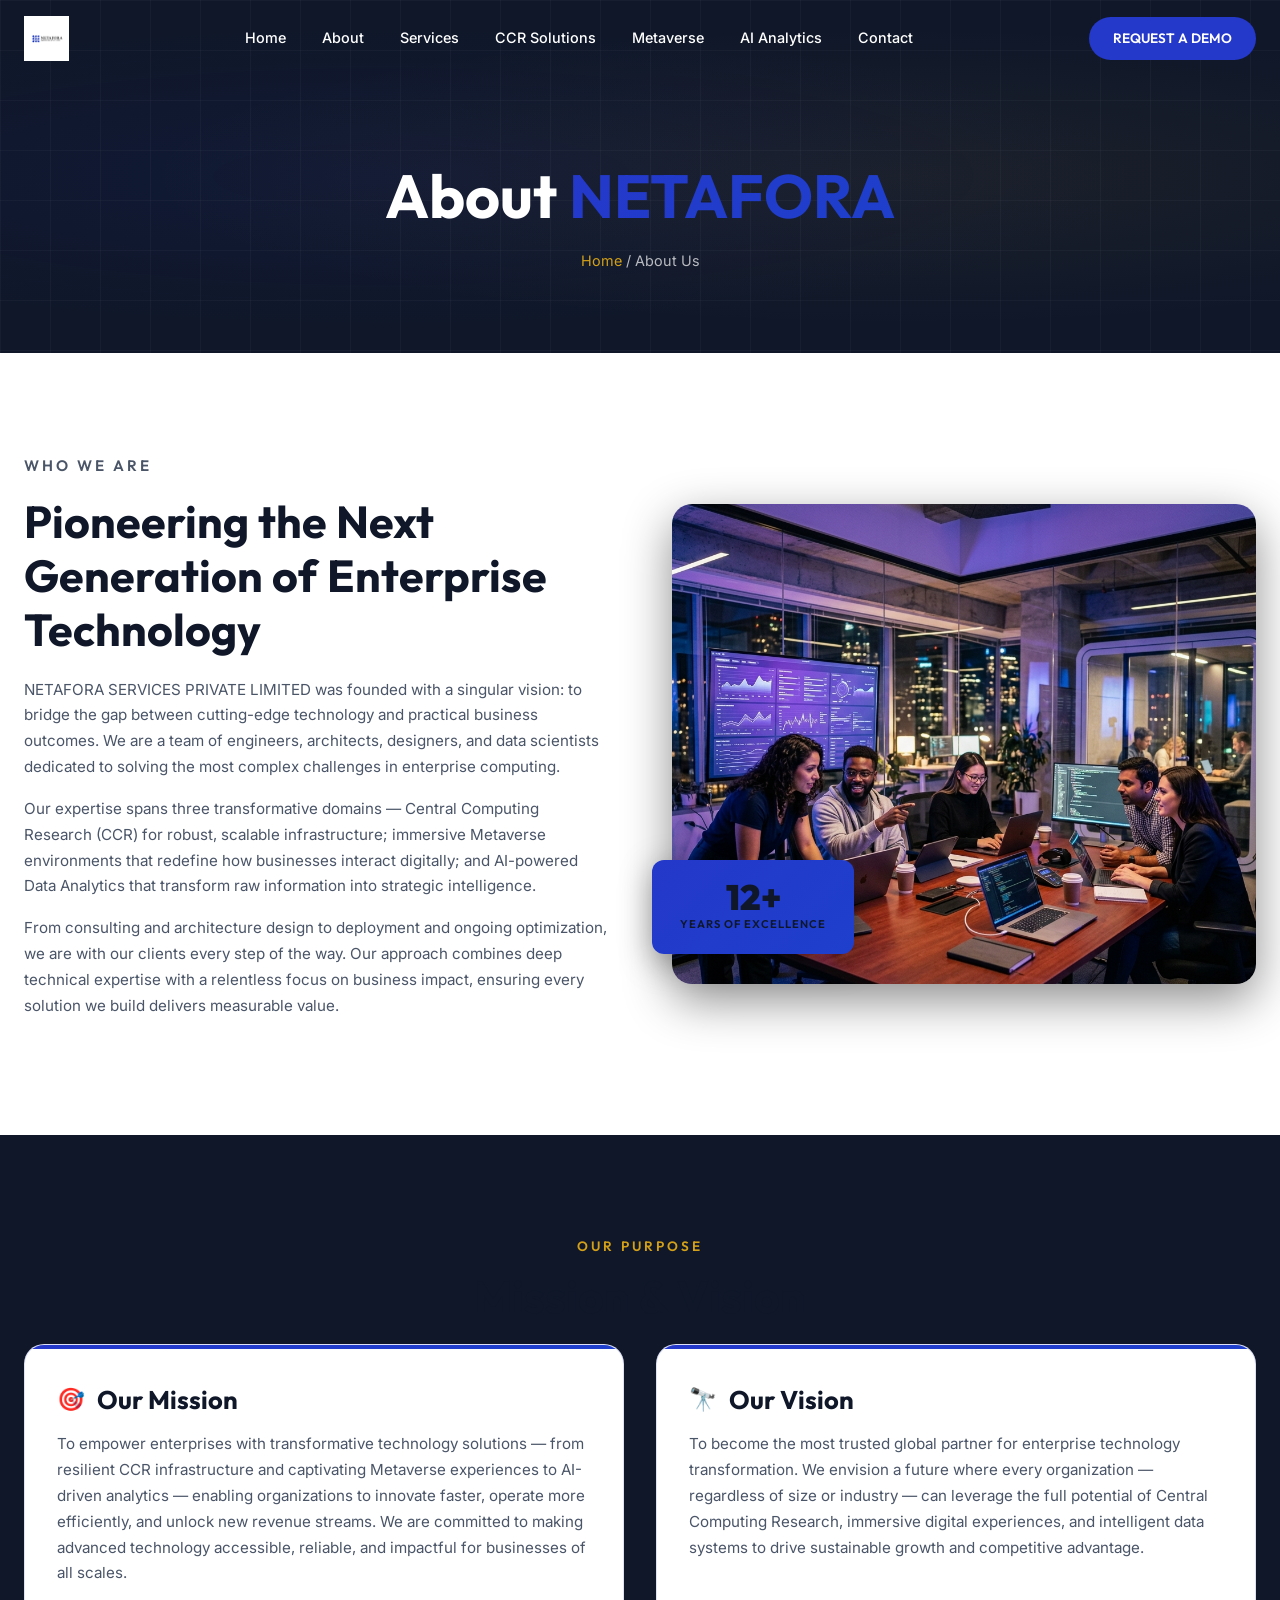
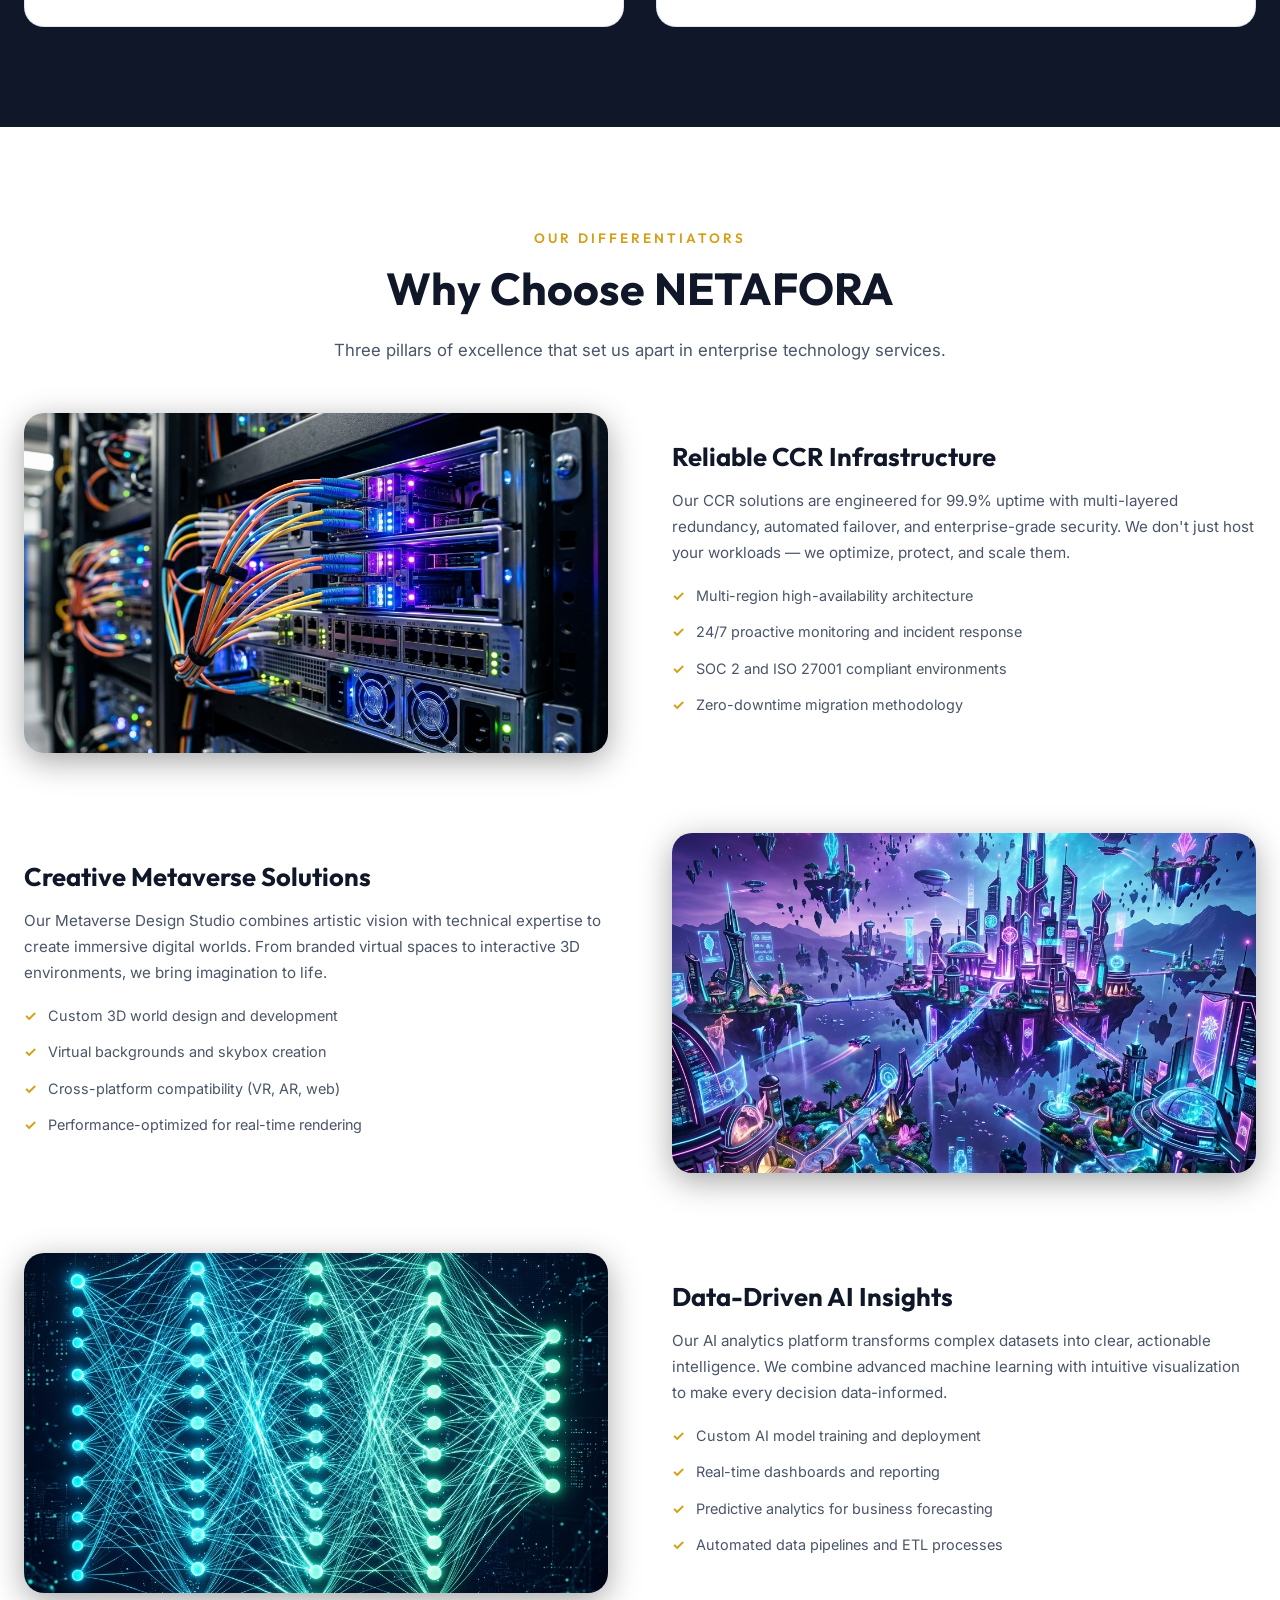
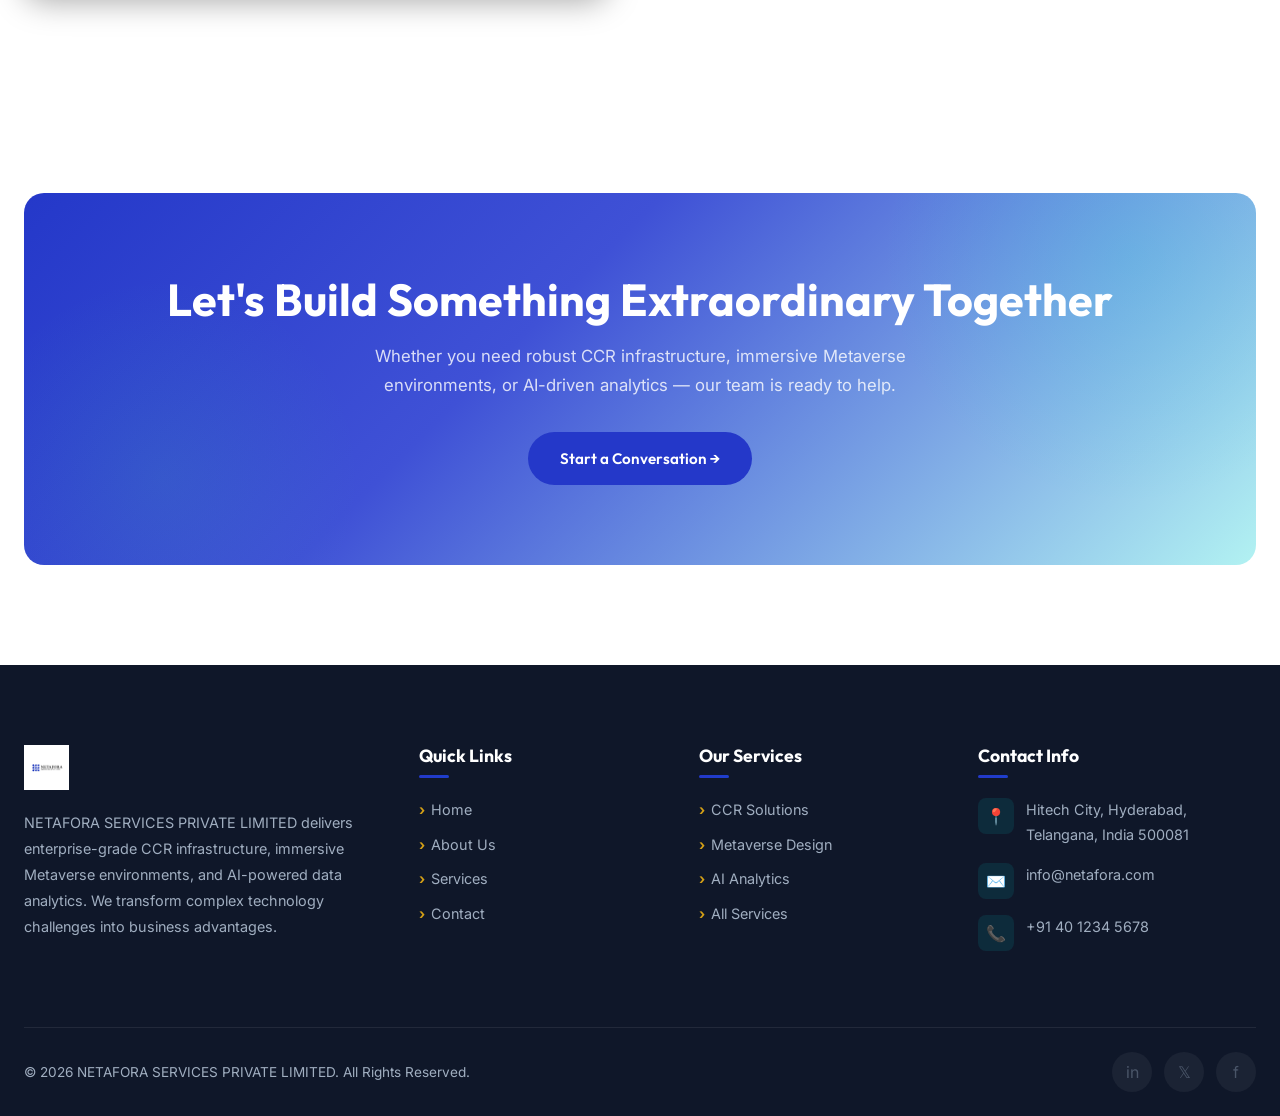
==== commit 9fae2c58: "Second Commit" ====
--- a/about.html
+++ b/about.html
@@ -13,11 +13,7 @@
   <header class="site-header" id="siteHeader">
     <div class="header-inner">
       <a href="index.html" class="logo">
-        <div class="logo-icon" aria-hidden="true"></div>
-        <div class="logo-text">
-          <span class="brand">NETAFORA</span>
-          <span class="tagline">SERVICES</span>
-        </div>
+        <img src="assets/images/NETA-LOGO.jpg" alt="NETAFORA SERVICES Logo" class="logo-img">
       </a>
       <nav class="main-nav" id="mainNav">
         <a href="index.html">Home</a>
@@ -161,11 +157,7 @@
       <div class="footer-grid">
         <div class="footer-col">
           <div class="logo" style="margin-bottom: 20px;">
-            <div class="logo-icon" aria-hidden="true"></div>
-            <div class="logo-text">
-              <span class="brand">NETAFORA</span>
-              <span class="tagline">SERVICES</span>
-            </div>
+            <img src="assets/images/NETA-LOGO.jpg" alt="NETAFORA SERVICES Logo" class="logo-img">
           </div>
           <p>NETAFORA SERVICES PRIVATE LIMITED delivers enterprise-grade CCR infrastructure, immersive Metaverse environments, and AI-powered data analytics. We transform complex technology challenges into business advantages.</p>
         </div>
--- a/css/style.css
+++ b/css/style.css
@@ -17,23 +17,23 @@
 
 /* ---------- Design Tokens ---------- */
 :root {
-  --primary: #2D1B4E;
-  --primary-light: #3D2B6E;
-  --primary-dark: #1A0F30;
-  --primary-mid: #352060;
-  --accent: #00D4D4;
-  --accent-alt: #3DDC97;
-  --gradient: linear-gradient(135deg, #00D4D4, #3DDC97);
-  --gradient-diag: linear-gradient(135deg, #2D1B4E 50%, #00D4D4 50%);
-  --gradient-hero: linear-gradient(135deg, rgba(45,27,78,0.92), rgba(26,15,48,0.85));
-  --bg: #0F0A1A;
-  --bg-card: rgba(45,27,78,0.55);
-  --bg-card-solid: #251545;
-  --text: #FFFFFF;
-  --text-secondary: rgba(255,255,255,0.7);
-  --text-muted: rgba(255,255,255,0.45);
-  --border: rgba(0,212,212,0.25);
-  --border-strong: rgba(0,212,212,0.5);
+  --primary: #2438C9;
+  --primary-light: #3F51D6;
+  --primary-dark: #0F1729;
+  --primary-mid: #1E3FCC;
+  --accent: #D4A017;
+  --accent-alt: #E4B127;
+  --gradient: linear-gradient(135deg, #2438C9, #1E3FCC);
+  --gradient-diag: linear-gradient(135deg, #F8FAFC 50%, #2438C9 50%);
+  --gradient-hero: linear-gradient(135deg, rgba(36,56,201,0.92), rgba(15,23,41,0.85));
+  --bg: #FFFFFF;
+  --bg-card: #FFFFFF;
+  --bg-card-solid: #F8FAFC;
+  --text: #0F1729;
+  --text-secondary: #4A5568;
+  --text-muted: #718096;
+  --border: rgba(36,56,201,0.15);
+  --border-strong: rgba(36,56,201,0.3);
   --shadow: 0 8px 32px rgba(0,0,0,0.35);
   --shadow-lg: 0 16px 48px rgba(0,0,0,0.45);
   --radius: 12px;
@@ -47,6 +47,7 @@
 .container { max-width: var(--max-width); margin: 0 auto; padding: 0 24px; }
 .section-pad { padding: 100px 0; }
 .text-gradient { background: var(--gradient); -webkit-background-clip: text; -webkit-text-fill-color: transparent; background-clip: text; }
+.hero-carousel .text-gradient, .meta-hero .text-gradient, .analytics-hero .text-gradient, .cta-banner-inner .text-gradient { background: linear-gradient(135deg, #ffffff, #D4A017); -webkit-background-clip: text; -webkit-text-fill-color: transparent; background-clip: text; }
 .sr-only { position: absolute; width: 1px; height: 1px; padding: 0; margin: -1px; overflow: hidden; clip: rect(0,0,0,0); border: 0; }
 
 /* ---------- Typography ---------- */
@@ -62,8 +63,8 @@
 
 /* ---------- Buttons ---------- */
 .btn { display: inline-flex; align-items: center; gap: 8px; padding: 14px 32px; border-radius: var(--radius-pill); font-family: 'Outfit', sans-serif; font-weight: 600; font-size: 0.95rem; border: none; cursor: pointer; transition: var(--transition); position: relative; overflow: hidden; }
-.btn-primary { background: var(--gradient); color: var(--primary-dark); }
-.btn-primary:hover { transform: translateY(-2px); box-shadow: 0 8px 24px rgba(0,212,212,0.35); }
+.btn-primary { background: var(--primary); color: #fff; }
+.btn-primary:hover { transform: translateY(-2px); box-shadow: 0 8px 24px rgba(36,56,201,0.35); }
 .btn-outline { background: transparent; color: var(--accent); border: 2px solid var(--accent); }
 .btn-outline:hover { background: var(--accent); color: var(--primary-dark); transform: translateY(-2px); }
 .btn-white { background: #fff; color: var(--primary); }
@@ -73,7 +74,7 @@
 
 /* ---------- Header / Navigation ---------- */
 .site-header { position: fixed; top: 0; left: 0; width: 100%; z-index: 1000; padding: 16px 0; transition: var(--transition); }
-.site-header.scrolled { background: rgba(15,10,26,0.95); backdrop-filter: blur(20px); -webkit-backdrop-filter: blur(20px); padding: 10px 0; box-shadow: 0 4px 30px rgba(0,0,0,0.3); }
+.site-header.scrolled { background: rgba(255,255,255,0.95); backdrop-filter: blur(20px); -webkit-backdrop-filter: blur(20px); padding: 10px 0; box-shadow: 0 4px 30px rgba(0,0,0,0.3); }
 .header-inner { display: flex; align-items: center; justify-content: space-between; max-width: var(--max-width); margin: 0 auto; padding: 0 24px; }
 .logo { display: flex; align-items: center; gap: 12px; }
 .logo-icon { width: 44px; height: 44px; background: var(--gradient); border-radius: 10px; display: flex; align-items: center; justify-content: center; position: relative; }
@@ -115,11 +116,11 @@
 .footer-socials a:hover { background: var(--accent); color: var(--primary-dark); }
 
 /* ---------- Page Banner ---------- */
-.page-banner { position: relative; padding: 160px 0 80px; text-align: center; background: var(--primary-dark); overflow: hidden; }
-.page-banner::before { content: ''; position: absolute; inset: 0; background: radial-gradient(ellipse at 30% 50%, rgba(0,212,212,0.08) 0%, transparent 60%), radial-gradient(ellipse at 70% 50%, rgba(61,220,151,0.06) 0%, transparent 60%); }
+.page-banner { position: relative; padding: 160px 0 80px; text-align: center; background: var(--primary-dark); overflow: hidden; color: #fff; }
+.page-banner::before { content: ''; position: absolute; inset: 0; background: radial-gradient(ellipse at 30% 50%, rgba(36,56,201,0.08) 0%, transparent 60%), radial-gradient(ellipse at 70% 50%, rgba(228,177,39,0.06) 0%, transparent 60%); }
 .page-banner .grid-pattern { position: absolute; inset: 0; background-image: linear-gradient(rgba(255,255,255,0.03) 1px, transparent 1px), linear-gradient(90deg, rgba(255,255,255,0.03) 1px, transparent 1px); background-size: 50px 50px; }
-.page-banner h1 { position: relative; z-index: 1; }
-.page-banner .breadcrumb { position: relative; z-index: 1; margin-top: 16px; color: var(--text-secondary); font-size: 0.9rem; }
+.page-banner h1 { position: relative; z-index: 1; color: #fff; }
+.page-banner .breadcrumb { position: relative; z-index: 1; margin-top: 16px; color: rgba(255,255,255,0.7); font-size: 0.9rem; }
 .page-banner .breadcrumb a { color: var(--accent); }
 
 /* ============================================================
@@ -132,8 +133,8 @@
 .carousel-slide .slide-bg { position: absolute; inset: 0; background-size: cover; background-position: center; }
 .carousel-slide .slide-overlay { position: absolute; inset: 0; background: linear-gradient(135deg, rgba(15,10,26,0.88) 0%, rgba(45,27,78,0.75) 100%); }
 .carousel-slide .slide-content { position: relative; z-index: 2; max-width: var(--max-width); margin: 0 auto; padding: 0 24px; }
-.carousel-slide .slide-content h1 { font-size: clamp(2.4rem, 5.5vw, 4rem); margin-bottom: 20px; max-width: 700px; }
-.carousel-slide .slide-content p { color: var(--text-secondary); font-size: 1.15rem; max-width: 560px; margin-bottom: 32px; line-height: 1.8; }
+.carousel-slide .slide-content h1 { font-size: clamp(2.4rem, 5.5vw, 4rem); margin-bottom: 20px; max-width: 700px; color: #fff; }
+.carousel-slide .slide-content p { color: rgba(255,255,255,0.8); font-size: 1.15rem; max-width: 560px; margin-bottom: 32px; line-height: 1.8; }
 
 .carousel-arrows { position: absolute; top: 50%; left: 0; right: 0; z-index: 10; display: flex; justify-content: space-between; padding: 0 24px; transform: translateY(-50%); pointer-events: none; }
 .carousel-arrow { width: 52px; height: 52px; border-radius: 50%; background: rgba(255,255,255,0.1); backdrop-filter: blur(10px); border: 1px solid rgba(255,255,255,0.15); display: flex; align-items: center; justify-content: center; cursor: pointer; transition: var(--transition); pointer-events: all; color: #fff; font-size: 1.2rem; }
@@ -145,7 +146,7 @@
 
 /* ---------- Stats Strip ---------- */
 .stats-strip { position: relative; z-index: 20; margin-top: -60px; }
-.stats-strip-inner { background: rgba(45,27,78,0.85); backdrop-filter: blur(20px); -webkit-backdrop-filter: blur(20px); border: 1px solid var(--border); border-radius: var(--radius-lg); padding: 40px 48px; display: grid; grid-template-columns: repeat(4, 1fr); gap: 32px; box-shadow: var(--shadow-lg); }
+.stats-strip-inner { background: #fff; backdrop-filter: blur(20px); -webkit-backdrop-filter: blur(20px); border: 1px solid var(--border); border-radius: var(--radius-lg); padding: 40px 48px; display: grid; grid-template-columns: repeat(4, 1fr); gap: 32px; box-shadow: var(--shadow-lg); }
 .stat-item { text-align: center; }
 .stat-number { font-family: 'Outfit', sans-serif; font-size: 2.4rem; font-weight: 800; background: var(--gradient); -webkit-background-clip: text; -webkit-text-fill-color: transparent; background-clip: text; }
 .stat-label { color: var(--text-secondary); font-size: 0.85rem; margin-top: 4px; }
@@ -177,7 +178,9 @@
 .snapshot-text p { color: var(--text-secondary); margin-bottom: 28px; }
 
 /* ---------- Process Timeline ---------- */
-.process-section { background: var(--primary-dark); position: relative; overflow: hidden; }
+.process-section { background: var(--primary-dark); position: relative; overflow: hidden; color: #fff; }
+.process-section .section-title { color: #fff; }
+.process-section .section-subtitle { color: #A0AEC0; }
 .process-section::before { content: ''; position: absolute; inset: 0; background: radial-gradient(circle at 20% 80%, rgba(0,212,212,0.06), transparent 50%); }
 .process-timeline { display: flex; align-items: flex-start; justify-content: space-between; position: relative; padding: 40px 0; }
 .process-timeline::before { content: ''; position: absolute; top: 60px; left: 80px; right: 80px; height: 3px; background: repeating-linear-gradient(90deg, var(--accent) 0, var(--accent) 12px, transparent 12px, transparent 24px); opacity: 0.4; }
@@ -185,11 +188,11 @@
 .process-step .step-icon { width: 72px; height: 72px; border-radius: 50%; background: rgba(0,212,212,0.1); border: 2px solid var(--accent); display: flex; align-items: center; justify-content: center; margin: 0 auto 20px; font-size: 1.5rem; color: var(--accent); transition: var(--transition); }
 .process-step:hover .step-icon { background: var(--accent); color: var(--primary-dark); transform: scale(1.1); }
 .process-step h4 { margin-bottom: 8px; font-size: 1.1rem; }
-.process-step p { color: var(--text-secondary); font-size: 0.85rem; max-width: 180px; margin: 0 auto; }
+.process-step p { color: #A0AEC0; font-size: 0.85rem; max-width: 180px; margin: 0 auto; }
 
 /* ---------- Capabilities Grid ---------- */
 .capabilities-grid { display: grid; grid-template-columns: repeat(3, 1fr); gap: 24px; margin-bottom: 48px; }
-.capability-item { background: var(--bg-card); border: 1px solid rgba(255,255,255,0.06); border-radius: var(--radius); padding: 28px 24px; display: flex; align-items: flex-start; gap: 16px; transition: var(--transition); }
+.capability-item { background: var(--bg-card); border: 1px solid var(--border); border-radius: var(--radius); padding: 28px 24px; display: flex; align-items: flex-start; gap: 16px; transition: var(--transition); }
 .capability-item:hover { border-color: var(--border); transform: translateY(-4px); }
 .capability-item .cap-icon { width: 44px; height: 44px; min-width: 44px; background: rgba(0,212,212,0.1); border-radius: 10px; display: flex; align-items: center; justify-content: center; color: var(--accent); font-size: 1.1rem; }
 .capability-item h4 { font-size: 0.95rem; margin-bottom: 4px; }
@@ -200,8 +203,8 @@
 .cta-banner-inner { background: linear-gradient(135deg, var(--primary) 0%, var(--primary-light) 40%, rgba(0,212,212,0.3) 100%); border-radius: var(--radius-lg); padding: 80px 64px; text-align: center; position: relative; overflow: hidden; }
 .cta-banner-inner::before { content: ''; position: absolute; top: -50%; right: -10%; width: 500px; height: 500px; background: radial-gradient(circle, rgba(0,212,212,0.15), transparent 70%); border-radius: 50%; }
 .cta-banner-inner::after { content: ''; position: absolute; bottom: -30%; left: -5%; width: 400px; height: 400px; background: radial-gradient(circle, rgba(61,220,151,0.1), transparent 70%); border-radius: 50%; }
-.cta-banner-inner h2 { position: relative; z-index: 1; margin-bottom: 16px; }
-.cta-banner-inner p { position: relative; z-index: 1; color: var(--text-secondary); max-width: 560px; margin: 0 auto 32px; font-size: 1.05rem; }
+.cta-banner-inner h2 { position: relative; z-index: 1; margin-bottom: 16px; color: #fff; }
+.cta-banner-inner p { position: relative; z-index: 1; color: rgba(255,255,255,0.8); max-width: 560px; margin: 0 auto 32px; font-size: 1.05rem; }
 .cta-banner-inner .btn { position: relative; z-index: 1; }
 
 /* ============================================================
@@ -238,7 +241,7 @@
    SERVICES PAGE — Masonry Grid
    ============================================================ */
 .masonry-grid { columns: 3; column-gap: 28px; }
-.masonry-item { break-inside: avoid; margin-bottom: 28px; background: var(--bg-card); border: 1px solid rgba(255,255,255,0.06); border-radius: var(--radius-lg); overflow: hidden; transition: var(--transition); }
+.masonry-item { break-inside: avoid; margin-bottom: 28px; background: var(--bg-card); border: 1px solid var(--border); border-radius: var(--radius-lg); overflow: hidden; transition: var(--transition); }
 .masonry-item:hover { transform: translateY(-6px); box-shadow: var(--shadow-lg); border-color: var(--border); }
 .masonry-item img { width: 100%; height: auto; min-height: 180px; max-height: 260px; object-fit: cover; }
 .masonry-item .masonry-content { padding: 28px 24px; }
@@ -283,10 +286,10 @@
    ============================================================ */
 .meta-hero { position: relative; min-height: 70vh; display: flex; align-items: flex-end; padding-bottom: 60px; overflow: hidden; }
 .meta-hero .hero-bg { position: absolute; inset: 0; background-size: cover; background-position: center; }
-.meta-hero .hero-overlay { position: absolute; inset: 0; background: linear-gradient(to top, rgba(15,10,26,0.95) 0%, rgba(15,10,26,0.3) 100%); }
+.meta-hero .hero-overlay { position: absolute; inset: 0; background: linear-gradient(to top, rgba(255,255,255,0.95) 0%, rgba(15,10,26,0.3) 100%); }
 .meta-hero .hero-content { position: relative; z-index: 2; max-width: 560px; padding: 40px; background: rgba(45,27,78,0.6); backdrop-filter: blur(16px); border: 1px solid var(--border); border-radius: var(--radius-lg); }
-.meta-hero .hero-content h1 { font-size: clamp(1.8rem, 4vw, 2.6rem); margin-bottom: 16px; }
-.meta-hero .hero-content p { color: var(--text-secondary); margin-bottom: 24px; }
+.meta-hero .hero-content h1 { font-size: clamp(1.8rem, 4vw, 2.6rem); margin-bottom: 16px; color: #fff; }
+.meta-hero .hero-content p { color: rgba(255,255,255,0.8); margin-bottom: 24px; }
 
 .meta-services-grid { display: grid; grid-template-columns: 1fr 1fr; gap: 28px; }
 .meta-service-card { position: relative; border-radius: var(--radius-lg); overflow: hidden; min-height: 320px; display: flex; align-items: flex-end; transition: var(--transition); }
@@ -323,11 +326,11 @@
 .analytics-hero .hero-bg { position: absolute; inset: 0; background-size: cover; background-position: center; }
 .analytics-hero .hero-overlay { position: absolute; inset: 0; background: linear-gradient(135deg, rgba(15,10,26,0.9), rgba(45,27,78,0.8)); }
 .analytics-hero .hero-content { position: relative; z-index: 2; max-width: var(--max-width); margin: 0 auto; padding: 0 24px; }
-.analytics-hero h1 { max-width: 600px; margin-bottom: 20px; }
-.analytics-hero p { color: var(--text-secondary); max-width: 520px; font-size: 1.1rem; margin-bottom: 28px; }
+.analytics-hero h1 { max-width: 600px; margin-bottom: 20px; color: #fff; }
+.analytics-hero p { color: rgba(255,255,255,0.8); max-width: 520px; font-size: 1.1rem; margin-bottom: 28px; }
 
 .deliver-grid { display: grid; grid-template-columns: repeat(4, 1fr); gap: 24px; }
-.deliver-card { background: var(--bg-card); border: 1px solid rgba(255,255,255,0.06); border-radius: var(--radius-lg); padding: 36px 28px; text-align: center; transition: var(--transition); }
+.deliver-card { background: var(--bg-card); border: 1px solid var(--border); border-radius: var(--radius-lg); padding: 36px 28px; text-align: center; transition: var(--transition); }
 .deliver-card:hover { transform: translateY(-6px); border-color: var(--border); box-shadow: var(--shadow); }
 .deliver-card .d-icon { width: 64px; height: 64px; background: rgba(0,212,212,0.1); border-radius: 50%; display: flex; align-items: center; justify-content: center; margin: 0 auto 20px; font-size: 1.5rem; color: var(--accent); }
 .deliver-card h3 { font-size: 1.05rem; margin-bottom: 8px; }
@@ -472,3 +475,21 @@
   .benefit-stats { grid-template-columns: 1fr; }
   .gallery-scroll img { min-width: 280px; height: 200px; }
 }
+
+/* Logo specific */
+.logo-img { height: 45px; width: auto; object-fit: contain; }
+
+.site-footer { color: #fff; }
+.footer-col p, .footer-contact-item { color: #A0AEC0 !important; }
+.footer-col .footer-links a { color: #A0AEC0 !important; }
+.footer-col .footer-links a:hover { color: var(--accent) !important; }
+.footer-bottom p { color: #A0AEC0 !important; }
+
+.site-header.scrolled .main-nav a { color: var(--text-secondary); }
+.site-header.scrolled .main-nav a:hover, .site-header.scrolled .main-nav a.active { color: var(--primary); }
+.site-header .main-nav a { color: #fff; } /* when transparent on dark hero */
+
+.solution-card { border-top: 4px solid var(--primary); }
+.solution-card .card-link { position: relative; text-decoration: none; }
+.solution-card:hover .card-link { color: var(--accent); }
+.solution-card:hover .card-link::after { content: ''; position: absolute; bottom: -2px; left: 0; width: 100%; height: 1px; background: var(--accent); }
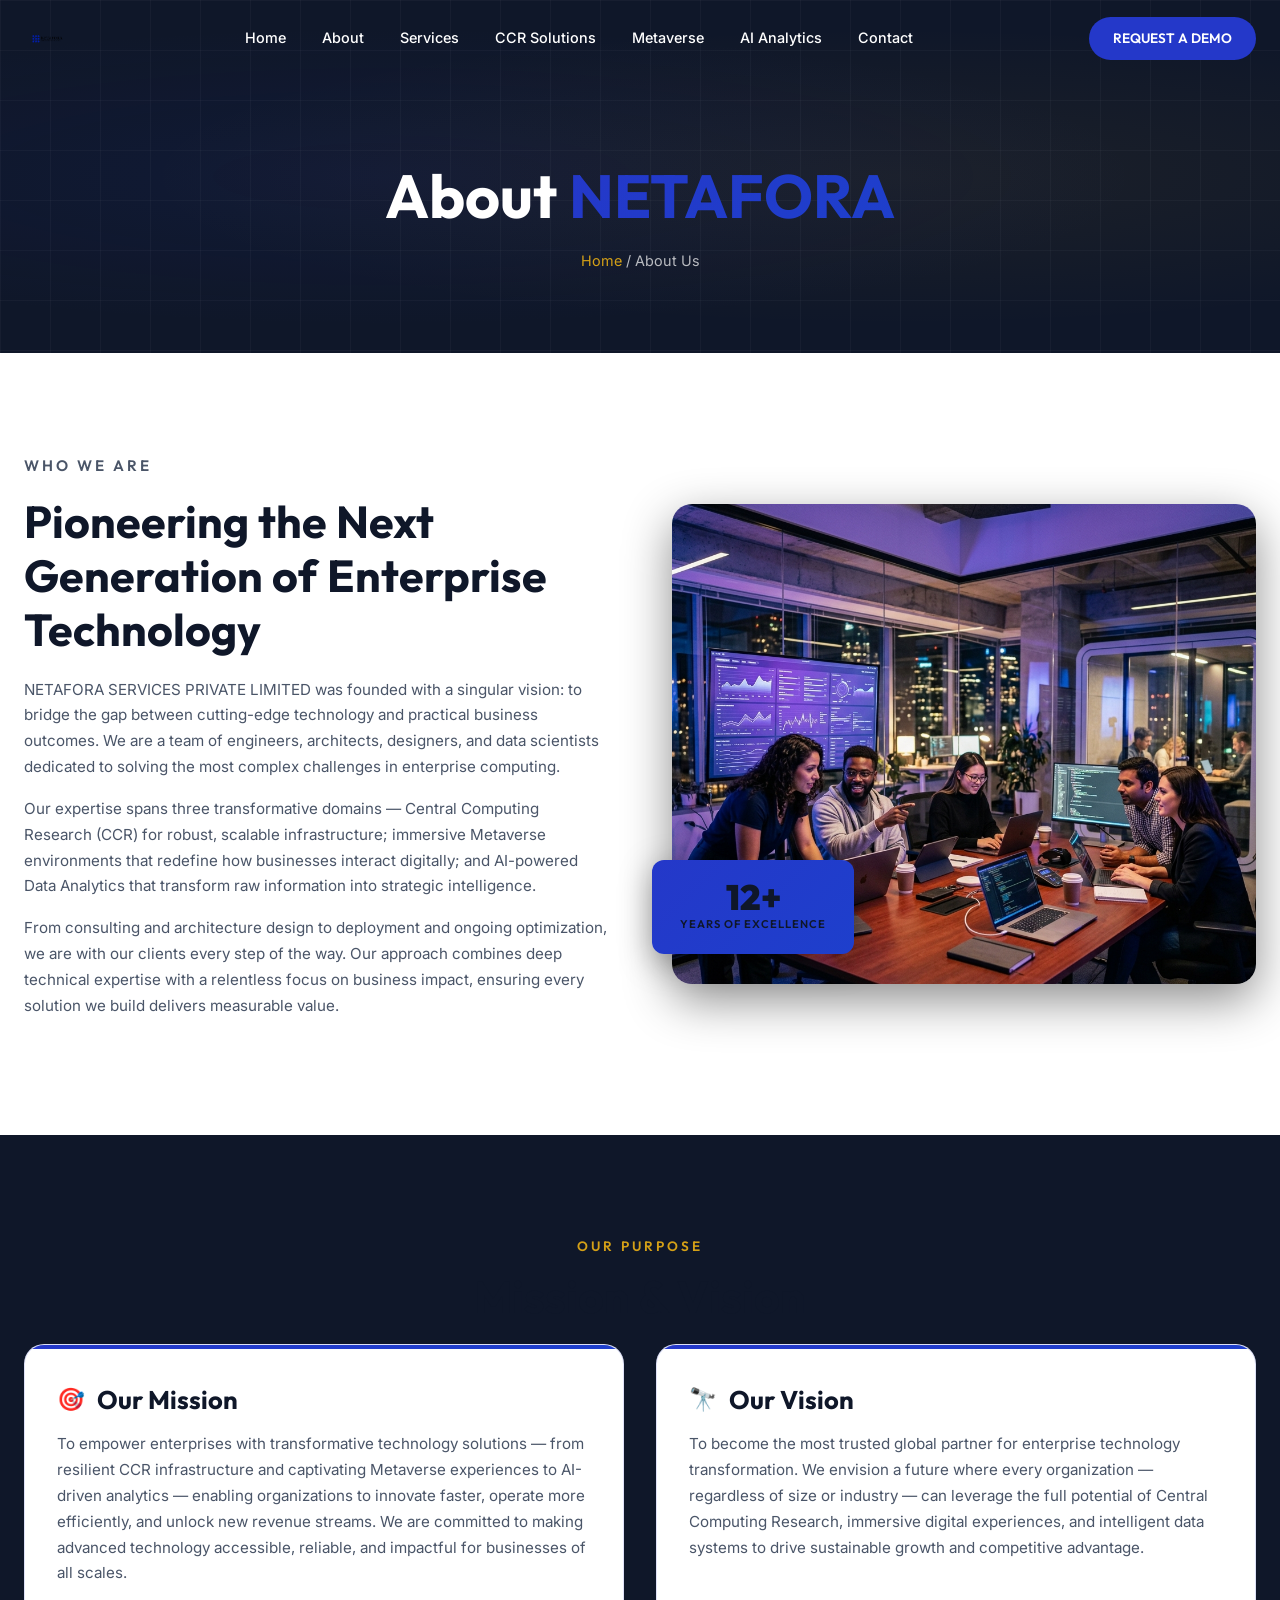
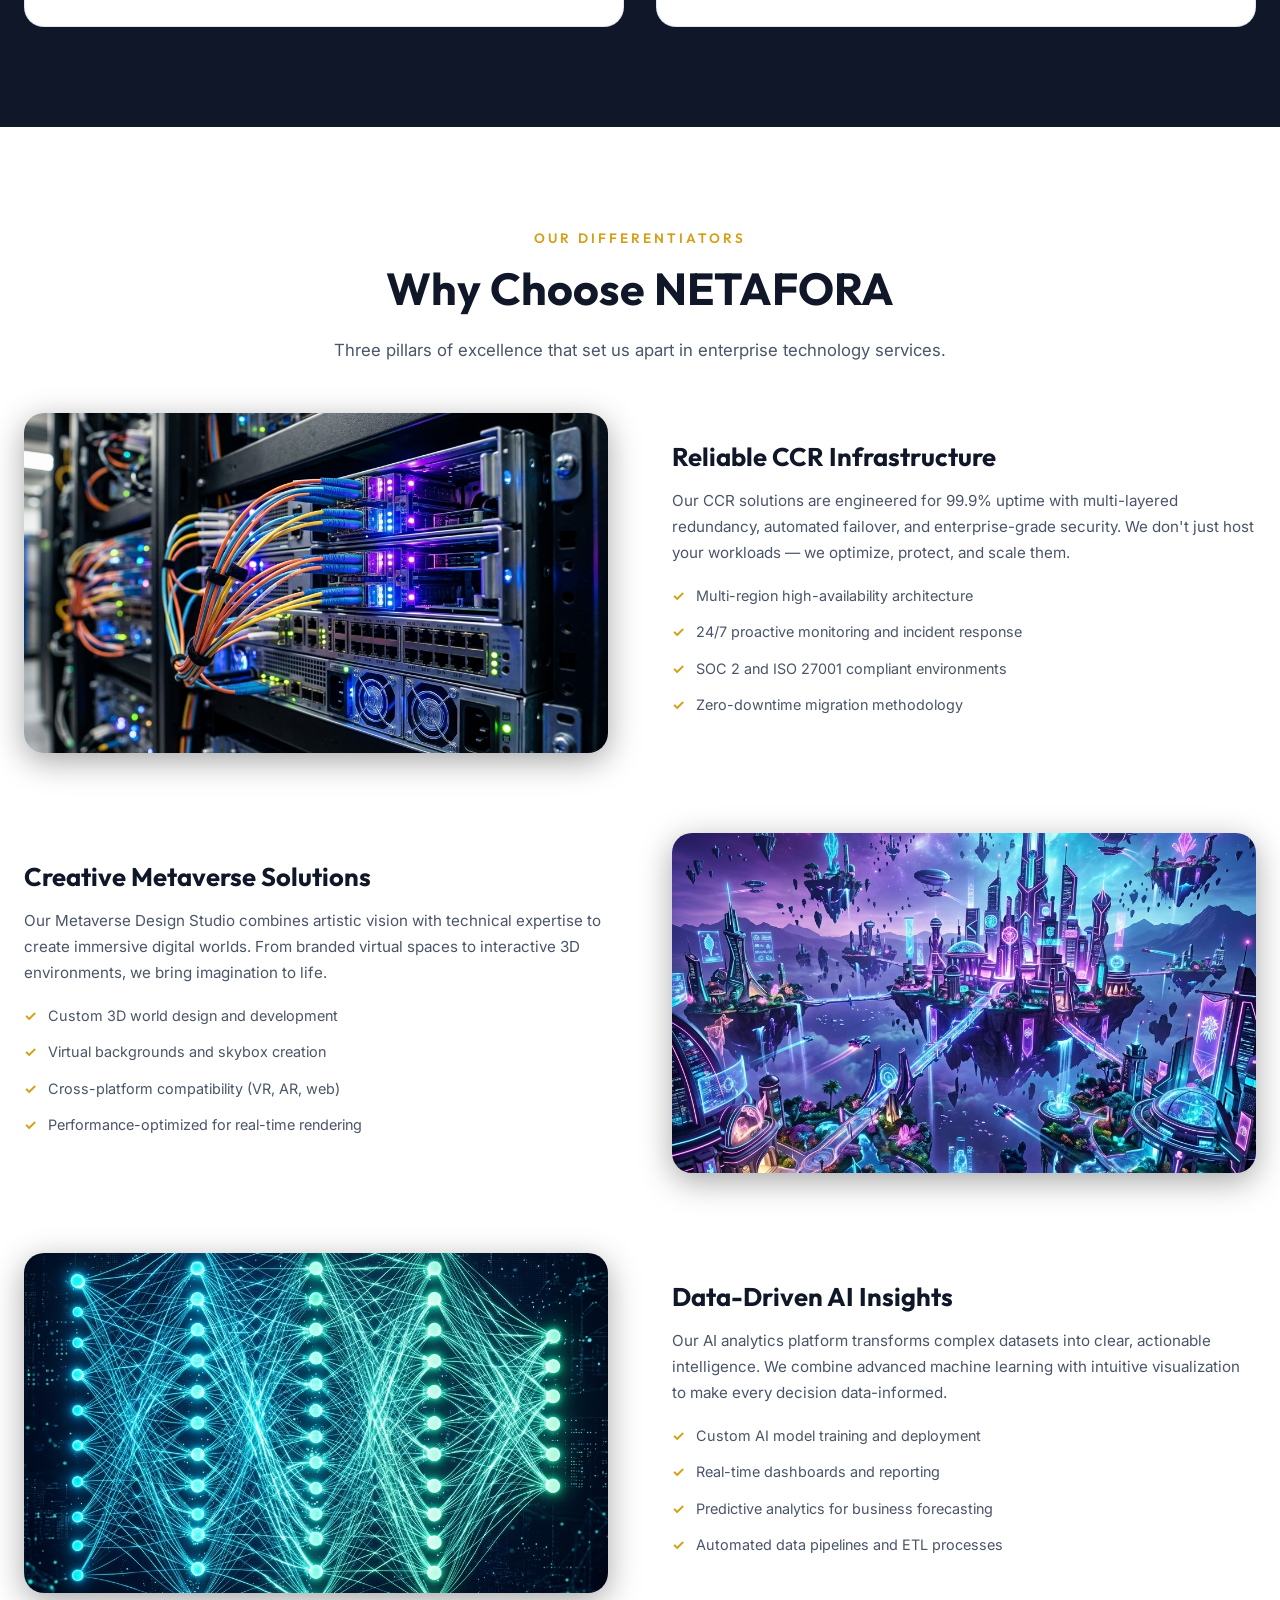
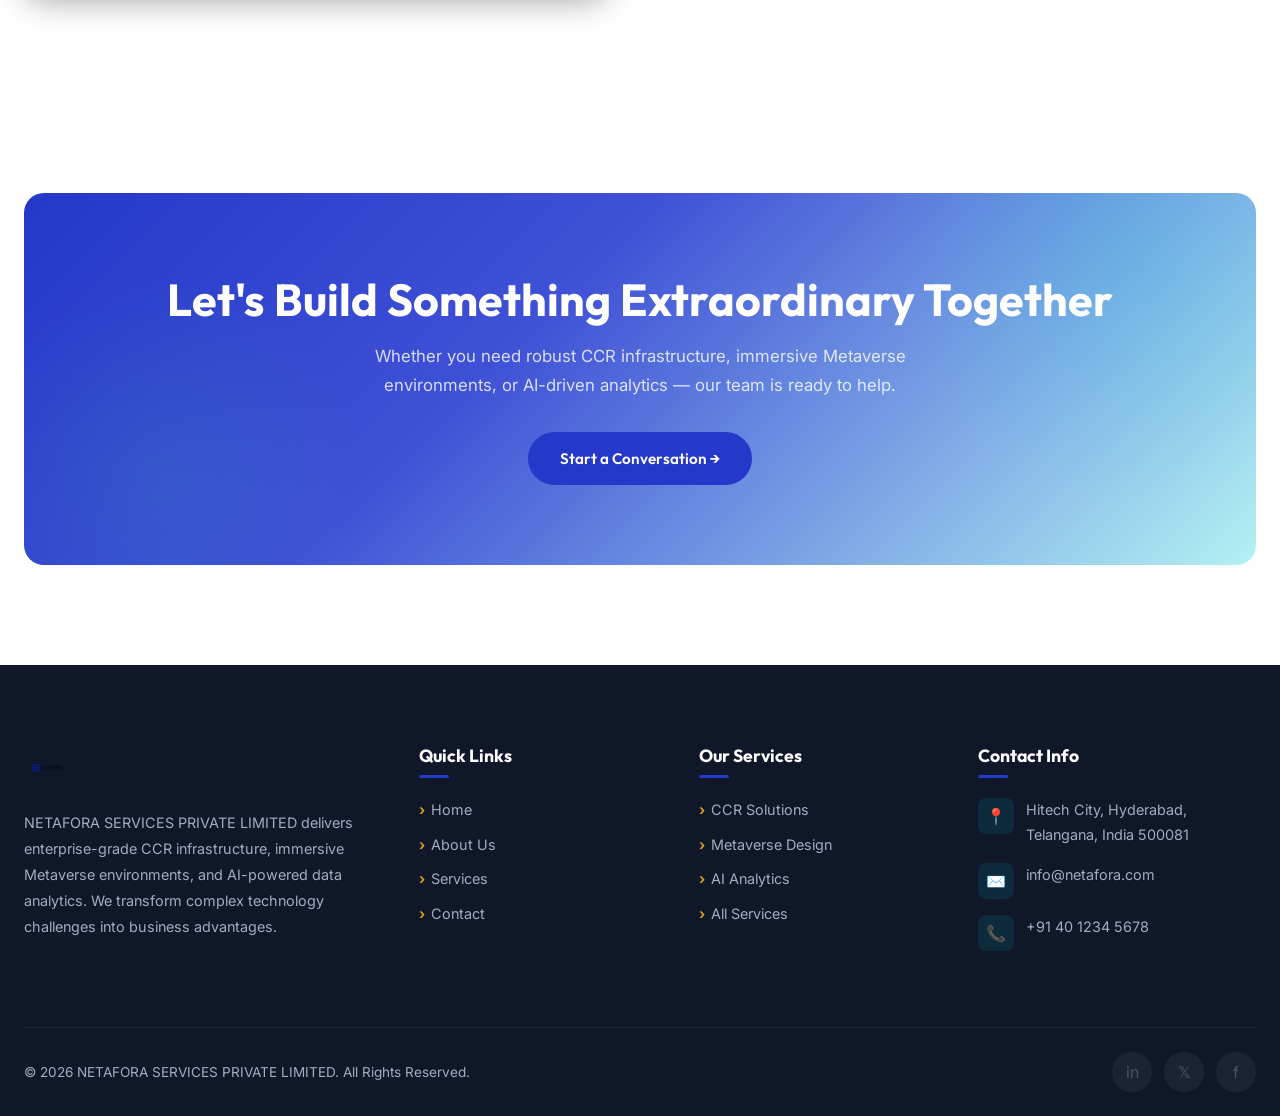
==== commit c16b57eb: "Second Commit2" ====
--- a/about.html
+++ b/about.html
@@ -13,7 +13,7 @@
   <header class="site-header" id="siteHeader">
     <div class="header-inner">
       <a href="index.html" class="logo">
-        <img src="assets/images/NETA-LOGO.jpg" alt="NETAFORA SERVICES Logo" class="logo-img">
+        <img src="assets/images/netafora.png" alt="NETAFORA SERVICES Logo" class="logo-img">
       </a>
       <nav class="main-nav" id="mainNav">
         <a href="index.html">Home</a>
@@ -157,7 +157,7 @@
       <div class="footer-grid">
         <div class="footer-col">
           <div class="logo" style="margin-bottom: 20px;">
-            <img src="assets/images/NETA-LOGO.jpg" alt="NETAFORA SERVICES Logo" class="logo-img">
+            <img src="assets/images/netafora.png" alt="NETAFORA SERVICES Logo" class="logo-img">
           </div>
           <p>NETAFORA SERVICES PRIVATE LIMITED delivers enterprise-grade CCR infrastructure, immersive Metaverse environments, and AI-powered data analytics. We transform complex technology challenges into business advantages.</p>
         </div>
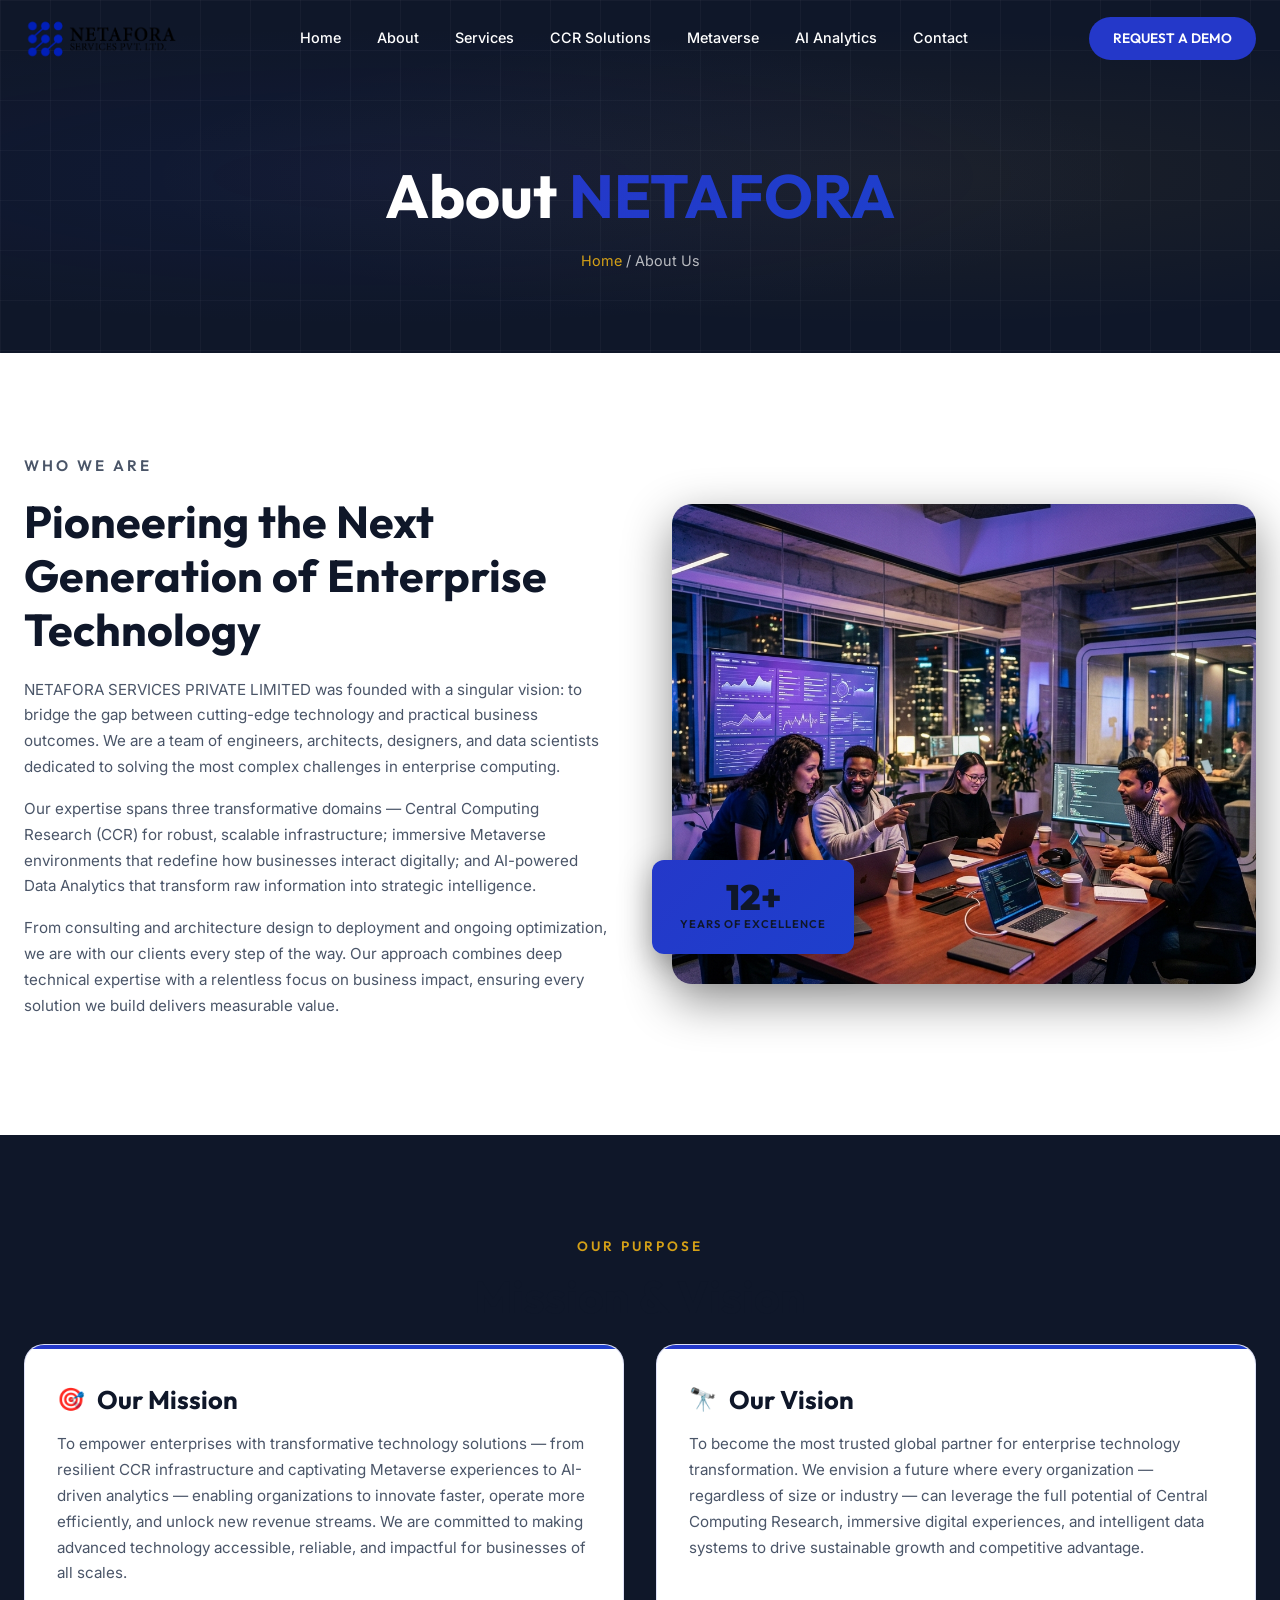
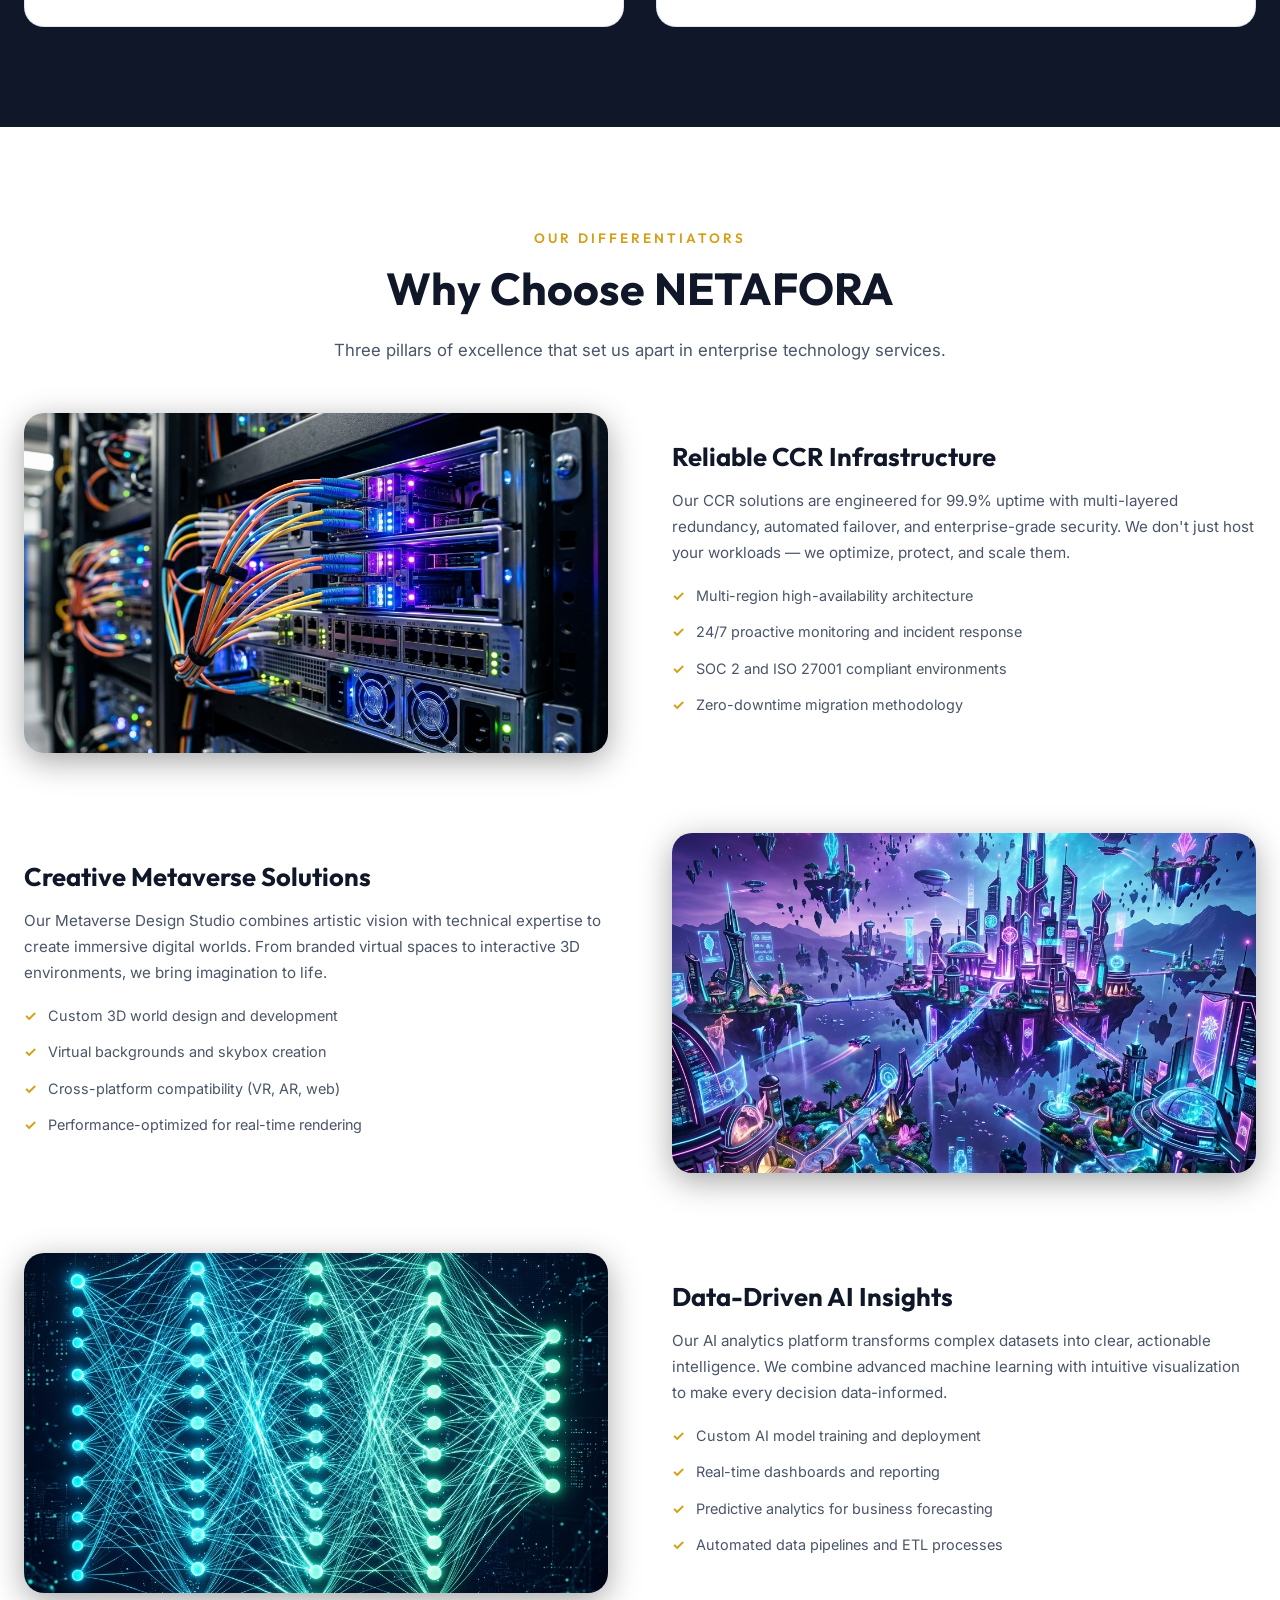
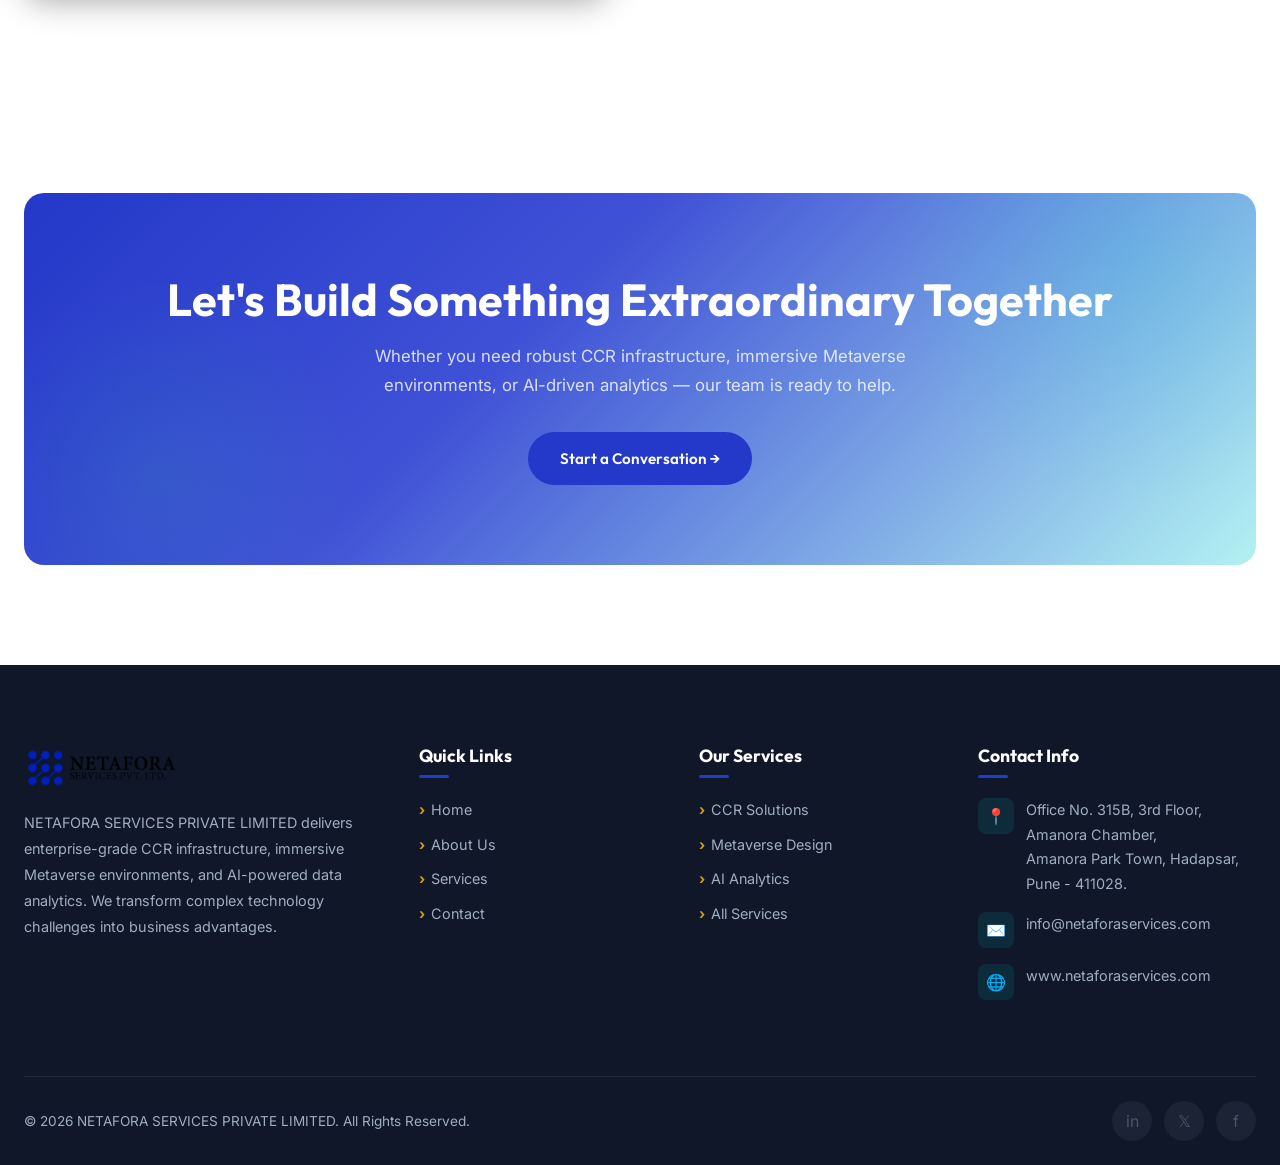
==== commit d37f7a60: "Second Commit3" ====
--- a/about.html
+++ b/about.html
@@ -183,15 +183,15 @@
           <h4>Contact Info</h4>
           <div class="footer-contact-item">
             <div class="fc-icon">📍</div>
-            <div>Hitech City, Hyderabad,<br>Telangana, India 500081</div>
+            <div>Office No. 315B, 3rd Floor, Amanora Chamber,<br>Amanora Park Town, Hadapsar, Pune - 411028.</div>
           </div>
           <div class="footer-contact-item">
             <div class="fc-icon">✉️</div>
-            <div>info@netafora.com</div>
+            <div>info@netaforaservices.com</div>
           </div>
           <div class="footer-contact-item">
-            <div class="fc-icon">📞</div>
-            <div>+91 40 1234 5678</div>
+            <div class="fc-icon">🌐</div>
+            <div>www.netaforaservices.com</div>
           </div>
         </div>
       </div>
